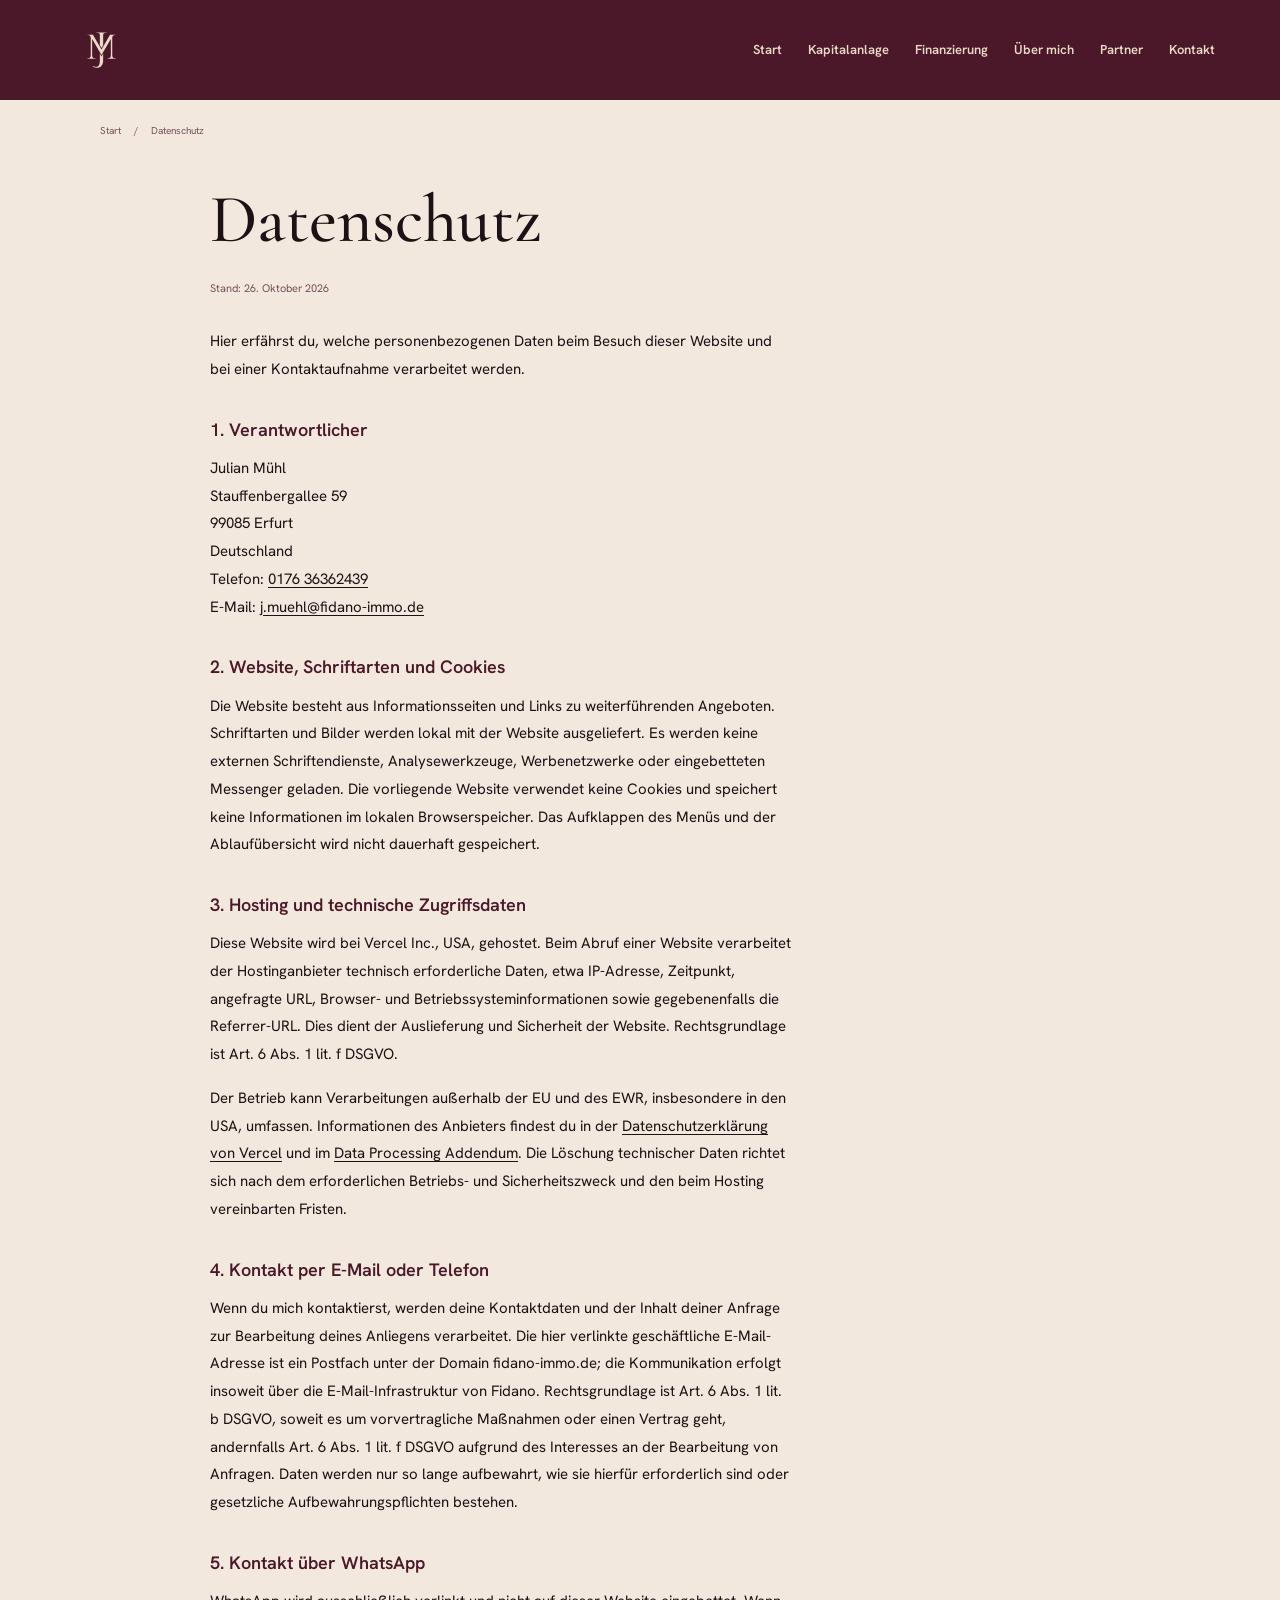
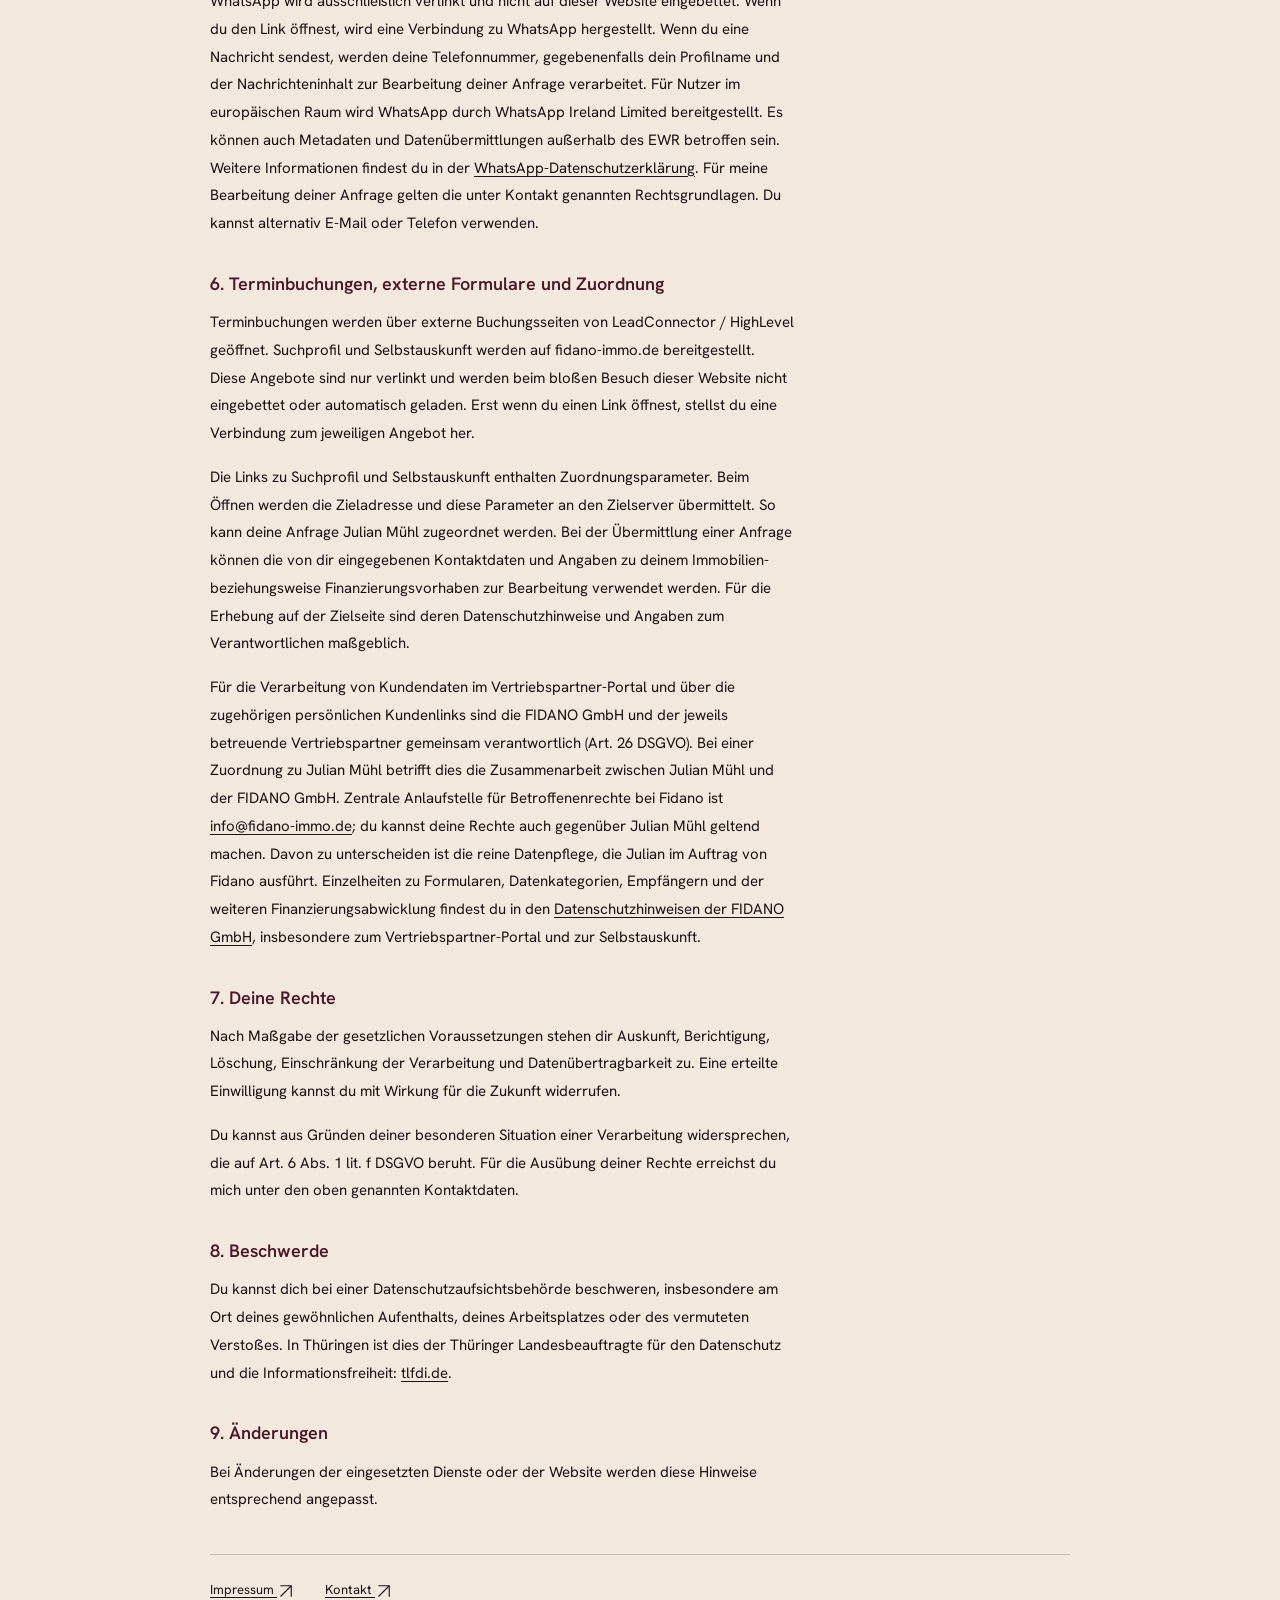
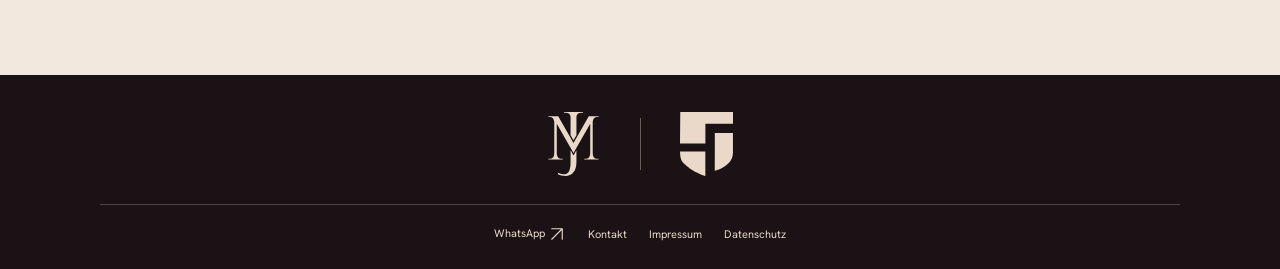
==== datenschutz/index.html @ 1a38a7c9 "Zusätzliche Lichtpunkte nur in Ablaufrichtung bewegen" ====
<!doctype html><html lang="de"><head><meta charset="utf-8"><meta name="viewport" content="width=device-width,initial-scale=1"><meta name="theme-color" content="#EAD9C9"><title>Datenschutz · Julian Mühl</title><link rel="icon" href="/favicon.png" type="image/png" sizes="96x96"><link rel="icon" href="/favicon.svg" type="image/svg+xml" sizes="any"><link rel="apple-touch-icon" href="/assets/icons/apple-touch-icon.png" sizes="180x180"><link rel="stylesheet" href="/styles.css?v=9e"><script src="/script.js?v=9e" defer></script></head><body class="inner-page legal-page"><a class="skip" href="#inhalt">Zum Inhalt</a><header class="header wrap"><a class="brand" href="/" aria-label="Julian Mühl – Start"><span class="header-emblem" aria-hidden="true"><img src="/assets/jm-light.svg" width="47" height="59" alt=""><i class="brand-glint"></i></span></a><nav aria-label="Hauptnavigation"><button class="menu-toggle" aria-label="Menü öffnen" aria-expanded="false" aria-controls="menu"><span class="menu-lines" aria-hidden="true"><i></i><i></i></span></button><div id="menu" class="menu"><a href="/" class="nav-link">Start</a><a href="/kapitalanlage/" class="nav-link">Kapitalanlage</a><a href="/finanzierung/" class="nav-link">Finanzierung</a><a href="/ueber-mich/" class="nav-link">Über mich</a><a href="/partner/" class="nav-link">Partner</a><a href="/kontakt/" class="nav-link">Kontakt</a></div></nav></header><main id="inhalt"><nav class="breadcrumbs wrap" aria-label="Brotkrumennavigation"><a href="/">Start</a><span aria-hidden="true">/</span><span aria-current="page">Datenschutz</span></nav><section class="legal-content wrap"><h1>Datenschutz</h1><p class="legal-date">Stand: 26. Oktober 2026</p><p>Hier erfährst du, welche personenbezogenen Daten beim Besuch dieser Website und bei einer Kontaktaufnahme verarbeitet werden.</p><h2>1. Verantwortlicher</h2><address>Julian Mühl<br>Stauffenbergallee 59<br>99085 Erfurt<br>Deutschland<br>Telefon: <a href="tel:+4917636362439">0176 36362439</a><br>E-Mail: <a href="mailto:j.muehl@fidano-immo.de">j.muehl@fidano-immo.de</a></address><h2>2. Website, Schriftarten und Cookies</h2><p>Die Website besteht aus Informationsseiten und Links zu weiterführenden Angeboten. Schriftarten und Bilder werden lokal mit der Website ausgeliefert. Es werden keine externen Schriftendienste, Analysewerkzeuge, Werbenetzwerke oder eingebetteten Messenger geladen. Die vorliegende Website verwendet keine Cookies und speichert keine Informationen im lokalen Browserspeicher. Das Aufklappen des Menüs und der Ablaufübersicht wird nicht dauerhaft gespeichert.</p><h2>3. Hosting und technische Zugriffsdaten</h2><p>Diese Website wird bei Vercel Inc., USA, gehostet. Beim Abruf einer Website verarbeitet der Hostinganbieter technisch erforderliche Daten, etwa IP-Adresse, Zeitpunkt, angefragte URL, Browser- und Betriebssysteminformationen sowie gegebenenfalls die Referrer-URL. Dies dient der Auslieferung und Sicherheit der Website. Rechtsgrundlage ist Art. 6 Abs. 1 lit. f DSGVO.</p><p>Der Betrieb kann Verarbeitungen außerhalb der EU und des EWR, insbesondere in den USA, umfassen. Informationen des Anbieters findest du in der <a href="https://vercel.com/legal/privacy-notice" target="_blank" rel="noopener noreferrer">Datenschutzerklärung von Vercel</a> und im <a href="https://vercel.com/legal/dpa" target="_blank" rel="noopener noreferrer">Data Processing Addendum</a>. Die Löschung technischer Daten richtet sich nach dem erforderlichen Betriebs- und Sicherheitszweck und den beim Hosting vereinbarten Fristen.</p><h2>4. Kontakt per E-Mail oder Telefon</h2><p>Wenn du mich kontaktierst, werden deine Kontaktdaten und der Inhalt deiner Anfrage zur Bearbeitung deines Anliegens verarbeitet. Die hier verlinkte geschäftliche E-Mail-Adresse ist ein Postfach unter der Domain fidano-immo.de; die Kommunikation erfolgt insoweit über die E-Mail-Infrastruktur von Fidano. Rechtsgrundlage ist Art. 6 Abs. 1 lit. b DSGVO, soweit es um vorvertragliche Maßnahmen oder einen Vertrag geht, andernfalls Art. 6 Abs. 1 lit. f DSGVO aufgrund des Interesses an der Bearbeitung von Anfragen. Daten werden nur so lange aufbewahrt, wie sie hierfür erforderlich sind oder gesetzliche Aufbewahrungspflichten bestehen.</p><h2>5. Kontakt über WhatsApp</h2><p>WhatsApp wird ausschließlich verlinkt und nicht auf dieser Website eingebettet. Wenn du den Link öffnest, wird eine Verbindung zu WhatsApp hergestellt. Wenn du eine Nachricht sendest, werden deine Telefonnummer, gegebenenfalls dein Profilname und der Nachrichteninhalt zur Bearbeitung deiner Anfrage verarbeitet. Für Nutzer im europäischen Raum wird WhatsApp durch WhatsApp Ireland Limited bereitgestellt. Es können auch Metadaten und Datenübermittlungen außerhalb des EWR betroffen sein. Weitere Informationen findest du in der <a href="https://www.whatsapp.com/legal/privacy-policy-eea" target="_blank" rel="noopener noreferrer">WhatsApp-Datenschutzerklärung</a>. Für meine Bearbeitung deiner Anfrage gelten die unter Kontakt genannten Rechtsgrundlagen. Du kannst alternativ E-Mail oder Telefon verwenden.</p><h2>6. Terminbuchungen, externe Formulare und Zuordnung</h2><p>Terminbuchungen werden über externe Buchungsseiten von LeadConnector / HighLevel geöffnet. Suchprofil und Selbstauskunft werden auf fidano-immo.de bereitgestellt. Diese Angebote sind nur verlinkt und werden beim bloßen Besuch dieser Website nicht eingebettet oder automatisch geladen. Erst wenn du einen Link öffnest, stellst du eine Verbindung zum jeweiligen Angebot her.</p><p>Die Links zu Suchprofil und Selbstauskunft enthalten Zuordnungsparameter. Beim Öffnen werden die Zieladresse und diese Parameter an den Zielserver übermittelt. So kann deine Anfrage Julian Mühl zugeordnet werden. Bei der Übermittlung einer Anfrage können die von dir eingegebenen Kontaktdaten und Angaben zu deinem Immobilien- beziehungsweise Finanzierungsvorhaben zur Bearbeitung verwendet werden. Für die Erhebung auf der Zielseite sind deren Datenschutzhinweise und Angaben zum Verantwortlichen maßgeblich.</p><p>Für die Verarbeitung von Kundendaten im Vertriebspartner-Portal und über die zugehörigen persönlichen Kundenlinks sind die FIDANO GmbH und der jeweils betreuende Vertriebspartner gemeinsam verantwortlich (Art. 26 DSGVO). Bei einer Zuordnung zu Julian Mühl betrifft dies die Zusammenarbeit zwischen Julian Mühl und der FIDANO GmbH. Zentrale Anlaufstelle für Betroffenenrechte bei Fidano ist <a href="mailto:info@fidano-immo.de">info@fidano-immo.de</a>; du kannst deine Rechte auch gegenüber Julian Mühl geltend machen. Davon zu unterscheiden ist die reine Datenpflege, die Julian im Auftrag von Fidano ausführt. Einzelheiten zu Formularen, Datenkategorien, Empfängern und der weiteren Finanzierungsabwicklung findest du in den <a href="https://fidano-immo.de/datenschutz/" target="_blank" rel="noopener noreferrer">Datenschutzhinweisen der FIDANO GmbH</a>, insbesondere zum Vertriebspartner-Portal und zur Selbstauskunft.</p><h2>7. Deine Rechte</h2><p>Nach Maßgabe der gesetzlichen Voraussetzungen stehen dir Auskunft, Berichtigung, Löschung, Einschränkung der Verarbeitung und Datenübertragbarkeit zu. Eine erteilte Einwilligung kannst du mit Wirkung für die Zukunft widerrufen.</p><p>Du kannst aus Gründen deiner besonderen Situation einer Verarbeitung widersprechen, die auf Art. 6 Abs. 1 lit. f DSGVO beruht. Für die Ausübung deiner Rechte erreichst du mich unter den oben genannten Kontaktdaten.</p><h2>8. Beschwerde</h2><p>Du kannst dich bei einer Datenschutzaufsichtsbehörde beschweren, insbesondere am Ort deines gewöhnlichen Aufenthalts, deines Arbeitsplatzes oder des vermuteten Verstoßes. In Thüringen ist dies der Thüringer Landesbeauftragte für den Datenschutz und die Informationsfreiheit: <a href="https://www.tlfdi.de/" target="_blank" rel="noopener noreferrer">tlfdi.de</a>.</p><h2>9. Änderungen</h2><p>Bei Änderungen der eingesetzten Dienste oder der Website werden diese Hinweise entsprechend angepasst.</p><div class="legal-bottom"><a href="/impressum/">Impressum <svg class="ui-icon" viewBox="0 0 24 24" width="18" height="18" fill="none" stroke="currentColor" stroke-width="1.5" stroke-linecap="round" stroke-linejoin="round" aria-hidden="true" focusable="false"><path d="M5 19 19 5M5 5h14v14"/></svg></a><a href="/kontakt/">Kontakt <svg class="ui-icon" viewBox="0 0 24 24" width="18" height="18" fill="none" stroke="currentColor" stroke-width="1.5" stroke-linecap="round" stroke-linejoin="round" aria-hidden="true" focusable="false"><path d="M5 19 19 5M5 5h14v14"/></svg></a></div></section></main><footer class="footer wrap footer-symbol-pair"><div class="footer-brands"><a class="brand" href="/" aria-label="Julian Mühl – Start"><img src="/assets/jm-footer.svg" width="50" height="64" alt="JM"></a><a class="footer-fidano" href="https://fidano-immo.de/" target="_blank" rel="noopener noreferrer" aria-label="Fidano-Website öffnen"><img src="/assets/fidano-symbol.svg" width="54" height="64" alt="Fidano"></a></div><div class="footer-links"><a href="https://wa.me/4917636362439?text=Hallo%20Julian%2C%20ich%20habe%20deine%20Seite%20gesehen%20und%20bin%20interessiert.%20Wann%20hast%20du%20kurz%20Zeit%20f%C3%BCr%20ein%20Gespr%C3%A4ch%3F" target="_blank" rel="noopener noreferrer">WhatsApp <svg class="ui-icon" viewBox="0 0 24 24" width="18" height="18" fill="none" stroke="currentColor" stroke-width="1.5" stroke-linecap="round" stroke-linejoin="round" aria-hidden="true" focusable="false"><path d="M5 19 19 5M5 5h14v14"/></svg></a><a href="/kontakt/">Kontakt</a><a href="/impressum/">Impressum</a><a href="/datenschutz/">Datenschutz</a></div></footer></body></html>
---- styles.css ----
@font-face{font-family:PersonalSerif;src:url(assets/heading.ttf);font-weight:500;font-display:swap}@font-face{font-family:PersonalSans;src:url(assets/body.ttf);font-weight:400;font-display:swap}@font-face{font-family:PersonalSans;src:url(assets/body-medium.ttf);font-weight:600;font-display:swap}
:root{--cashmere:#ead9c9;--wine:#4a1828;--ink:#1a1214;--blue:#bfd6ea;--gold:#c7a35e;--paper:#f3e9df;--rule:rgba(74,24,40,.22)}*{box-sizing:border-box}html{scroll-behavior:smooth;scroll-padding-top:30px}body{margin:0;background:var(--cashmere);color:var(--wine);font:16px/1.5 PersonalSans,Arial,sans-serif;-webkit-font-smoothing:antialiased}a{color:inherit;text-decoration:none}button{font:inherit}img{display:block;max-width:100%;height:auto}h1,h2,h3,p{margin:0}h1,h2{font-family:PersonalSerif,Georgia,serif;font-weight:500;line-height:.97}h2{font-size:clamp(48px,5.8vw,80px);letter-spacing:-.035em}h3{font-weight:400}.wrap{width:min(1240px,calc(100% - 112px));margin-inline:auto}.draft{padding:9px 56px;display:flex;justify-content:space-between;gap:10px;background:var(--wine);color:var(--cashmere);font-size:10px;letter-spacing:.12em}.draft span:last-child{letter-spacing:.04em;opacity:.8}.header{min-height:122px;display:flex;justify-content:space-between;align-items:center;border-bottom:1px solid var(--rule)}.brand{display:flex;align-items:center;gap:20px;flex-shrink:0}.brand img{width:47px;height:59px;object-fit:contain}.brand span{font:500 29px PersonalSerif,Georgia,serif}.menu{display:flex;gap:33px;align-items:center;font-size:14px}.menu a{padding-block:13px}.menu a:hover,.text-link:hover,.footer a:hover{color:#7c3447}.menu .nav-contact{border-bottom:1px solid var(--wine);margin-left:10px}.nav-contact span{padding-left:18px}.menu-toggle{display:none}.hero{display:grid;grid-template-columns:1fr 1fr;gap:6%;align-items:center;padding-block:76px 65px}.eyebrow{text-transform:uppercase;letter-spacing:.15em;font-size:11px;font-weight:600;display:flex;align-items:center;gap:14px}.eyebrow i{width:27px;height:2px;background:var(--gold);flex-shrink:0}.hero h1{font-size:clamp(100px,11.7vw,168px);letter-spacing:-.05em;line-height:.83;margin:36px 0 28px}.hero h1 em{font-style:normal}.hero-services{font-size:18px;line-height:1.6}.button{display:inline-flex;gap:48px;justify-content:space-between;align-items:center;min-height:54px;padding:15px 25px;background:var(--wine);color:var(--cashmere);font-size:14px;transition:transform .2s,box-shadow .2s}.hero .button{margin-top:30px}.button:hover{transform:translateY(-2px);box-shadow:0 0 0 2px var(--blue)}.hero-down{display:flex;justify-content:space-between;max-width:220px;margin-top:34px;font-size:12px}.hero-visual{padding-top:18px;position:relative}.photo-frame{position:relative;aspect-ratio:4/4.65;background:#cbbbaa}.photo-frame:before{content:'';position:absolute;inset:-16px 18px 16px -16px;border:1px solid var(--gold);z-index:-1}.photo-frame img{width:100%;height:100%;object-fit:cover;object-position:53% 45%}.photo-caption{display:flex;justify-content:space-between;font-size:9px;letter-spacing:.11em;padding-top:17px;gap:10px}.ribbon{background:var(--wine);color:var(--cashmere);padding:25px 0}.ribbon .wrap{display:flex;align-items:center;justify-content:space-around;font:500 clamp(21px,2.7vw,37px) PersonalSerif}.ribbon i{width:5px;height:5px;transform:rotate(45deg);background:var(--gold)}.section{padding-block:110px}.section-head{margin-bottom:50px}.section-head h2{margin-top:23px}.section-caption{margin-top:24px;font-size:16px}.service-list article{display:grid;grid-template-columns:58px 1.1fr 1fr 20px;gap:22px;align-items:center;padding:30px 0;border-top:1px solid var(--rule)}.service-list article:last-child{border-bottom:1px solid var(--rule)}.index{font-size:12px;color:#77515a}.service-list h3{font:500 31px PersonalSerif;letter-spacing:-.02em}.service-list p{font-size:13px;line-height:1.75}.service-arrow{font-size:22px}.process{background:var(--wine);color:var(--cashmere)}.process-heading{display:flex;justify-content:space-between;gap:30px;align-items:end}.process-heading h2{margin-top:25px}.process-heading>p{font-size:14px;line-height:1.8;opacity:.8}.steps{list-style:none;display:grid;grid-template-columns:repeat(4,1fr);margin:65px 0 0;padding:0}.steps li{position:relative;border-top:1px solid #936b64;padding:30px 22px 0 0}.steps li:before{content:'';width:7px;height:7px;background:var(--gold);position:absolute;top:-4px;left:0;border-radius:50%}.steps li>span{color:var(--gold);font-size:13px}.steps h3{font:500 29px PersonalSerif;margin:23px 0 12px}.steps p{font-size:12px;opacity:.8;max-width:195px}.about{display:grid;grid-template-columns:.9fr 1.1fr;align-items:center;gap:10%}.about-mark{height:470px;background:var(--paper);display:flex;align-items:center;justify-content:center;flex-direction:column;gap:32px;position:relative}.about-mark img{width:180px;height:230px;object-fit:contain}.about-mark:after{content:'';width:70px;height:1px;background:var(--gold);position:absolute;bottom:76px}.about-mark>span{font-size:10px;letter-spacing:.3em;margin-bottom:30px}.about h2{margin-top:24px}.about-role{margin-top:25px;font-size:14px;max-width:330px}.about-facts{display:grid;grid-template-columns:1fr 1fr;gap:25px;margin-top:40px;border-top:1px solid var(--rule);padding-top:22px}.about-facts span{font-size:10px;text-transform:uppercase;letter-spacing:.12em}.about-facts h3{font:500 24px PersonalSerif;margin:14px 0 10px}.about-facts p{font-size:12px;line-height:1.7}.fidano-section{background:var(--paper);border-block:1px solid var(--rule)}.fidano-inner{display:flex;align-items:center;justify-content:space-between;gap:65px;padding-block:58px}.fidano-inner h2{font-size:48px;margin:21px 0 18px}.fidano-inner p:not(.eyebrow){font-size:14px}.fidano-logo{width:245px;flex-shrink:0}.fidano-logo img{width:100%;height:90px;object-fit:contain;mix-blend-mode:multiply}.fidano-logo>span{display:flex;justify-content:space-between;border-top:1px solid var(--rule);padding-top:16px;margin-top:12px;font-size:12px}.partner-grid{display:grid;grid-template-columns:1fr 1fr}.partner-grid article{border-top:1px solid var(--rule);padding:35px 45px 10px 0}.partner-grid article+article{border-left:1px solid var(--rule);padding-left:55px}.partner-grid h3{font:500 clamp(34px,4vw,51px)/1.1 PersonalSerif;margin:30px 0}.text-link{display:inline-flex;justify-content:space-between;gap:55px;border-bottom:1px solid currentColor;padding-block:12px;font-size:13px}.contact{background:var(--ink);color:var(--cashmere)}.contact-top{display:flex;justify-content:space-between;align-items:center;gap:40px}.contact-top h2{margin-top:25px;font-size:clamp(62px,7.5vw,100px)}.contact-actions{display:flex;flex-direction:column;align-items:stretch;min-width:270px}.button.light{background:var(--cashmere);color:var(--wine)}.contact .text-link:hover{color:var(--blue)}.contact .text-link{margin-top:15px}.booking-note{font-size:11px;opacity:.55;margin-top:18px}.tools{display:grid;grid-template-columns:1fr 1fr 1fr;align-items:center;gap:45px;margin-top:70px;border-top:1px solid #6b5859;padding-top:28px;font-size:12px}.tools>p{opacity:.65}.tools a{display:flex;justify-content:space-between;gap:15px;padding-block:12px}.tools a:hover{color:var(--blue)}.footer{display:flex;align-items:center;justify-content:space-between;gap:30px;padding-block:35px}.footer .brand img{width:32px;height:40px}.footer .brand span{font-size:24px}.footer>span{font-size:11px;opacity:.65}.footer>div{display:flex;gap:22px;font-size:11px}.skip{position:fixed;top:-100px;left:20px;background:var(--ink);color:white;padding:15px;z-index:100}.skip:focus{top:10px}:focus-visible{outline:2px solid #8a5d20;outline-offset:5px}.process :focus-visible,.contact :focus-visible{outline-color:var(--blue)}
@media(min-width:1500px){.hero{padding-block:90px}.hero-visual{max-width:560px}}@media(max-width:1000px){.wrap{width:calc(100% - 64px)}.draft{padding-inline:32px}.menu{gap:18px}.brand span{font-size:25px}.hero{gap:7%;padding-block:60px}.hero h1{font-size:120px}.service-list article{grid-template-columns:30px 1fr 1fr 15px;gap:14px}.service-list h3{font-size:26px}.steps h3{font-size:25px}.about{gap:7%}.about-mark{height:400px}.about-facts{gap:18px}.footer>span{display:none}.tools{gap:25px}.fidano-inner{gap:30px}}
@media(max-width:740px){.wrap{width:calc(100% - 40px)}.draft{padding:8px 20px;flex-direction:column;gap:2px;font-size:8px}.draft span:last-child{font-size:9px}.header{min-height:90px;position:relative;z-index:5}.brand{gap:13px}.brand img{width:34px;height:44px}.brand span{font-size:26px}.menu-toggle{display:flex;align-items:center;gap:14px;background:none;border:1px solid var(--rule);padding:10px 15px;color:var(--wine);font-size:12px}.menu-toggle span{font-size:18px;line-height:1}.menu{display:none;position:absolute;top:89px;right:0;left:0;background:var(--paper);padding:16px 22px;box-shadow:0 12px 20px #1a12141a;flex-direction:column;align-items:stretch;gap:0}.menu.open{display:flex}.menu a{border-bottom:1px solid var(--rule)}.menu .nav-contact{margin:0}.hero{grid-template-columns:1fr;gap:43px;padding-block:42px 35px}.hero h1{font-size:112px;margin:30px 0 23px}.hero-services{font-size:16px}.eyebrow{font-size:9px;letter-spacing:.12em;gap:10px}.hero .button{margin-top:24px}.hero-down{display:none}.hero-visual{padding:0 0 0 9px}.photo-frame{aspect-ratio:1.12}.photo-frame img{object-position:50% 43%}.photo-frame:before{inset:-9px 12px 9px -9px}.photo-caption{font-size:7px;letter-spacing:.09em;padding-top:12px}.ribbon{padding-block:20px}.ribbon .wrap{justify-content:space-between;font-size:23px}.ribbon i{width:3px;height:3px}.section{padding-block:65px}h2{font-size:52px}.section-head{margin-bottom:33px}.section-head h2{margin-top:19px}.section-caption{font-size:14px;margin-top:20px}.service-list article{grid-template-columns:23px 1fr 18px;gap:12px;padding-block:25px}.service-list h3{font-size:28px}.service-list p{grid-column:2;grid-row:2;font-size:12px}.service-arrow{grid-column:3;grid-row:1}.index{font-size:10px}.process-heading{display:block}.process-heading>p{margin-top:24px;font-size:13px}.steps{grid-template-columns:1fr;margin-top:38px}.steps li{padding:0 0 28px 38px;border-top:0;border-left:1px solid #936b64;display:grid;grid-template-columns:25px 1fr;column-gap:12px}.steps li:before{top:6px;left:-4px}.steps li>span{font-size:11px;margin-top:3px}.steps h3{margin:0 0 7px;font-size:29px}.steps p{grid-column:2;max-width:none}.steps li:last-child{padding-bottom:0}.about{grid-template-columns:1fr;gap:35px}.about-mark{height:210px}.about-mark img{width:100px;height:120px}.about-mark>span{display:none}.about-mark:after{bottom:28px;width:40px}.about h2 br{display:none}.about h2{font-size:51px}.about-role{font-size:13px;max-width:none}.about-facts{gap:20px;margin-top:30px}.about-facts h3{font-size:22px;overflow-wrap:anywhere}.about-facts p{font-size:12px}.fidano-inner{flex-direction:column;align-items:start;gap:30px;padding-block:45px}.fidano-inner h2{font-size:40px}.fidano-logo{width:195px}.fidano-logo img{height:65px}.partner-grid{grid-template-columns:1fr}.partner-grid article{padding:28px 0 35px}.partner-grid article+article{border-left:0;padding:28px 0 0}.partner-grid h3{font-size:43px;margin-block:23px}.contact-top{display:block}.contact-top h2{font-size:65px}.contact-actions{margin-top:32px;align-items:start;min-width:0}.contact-actions .button,.contact-actions .text-link{min-width:255px}.tools{grid-template-columns:1fr;gap:7px;margin-top:40px;padding-top:23px}.tools p{margin-bottom:8px}.tools a{padding-block:15px;border-bottom:1px solid #6b5859}.footer{flex-direction:column;align-items:start;gap:25px;padding-block:30px}.footer>div{flex-wrap:wrap;gap:25px}.footer .brand span{font-size:25px}}
@media(prefers-reduced-motion:reduce){html{scroll-behavior:auto}*,*:before,*:after{transition:none!important;animation:none!important}}

/* Entwurf 02: Orientierung am gesicherten Claude-Artefakt Gehversuch 1.0.
   Sachliche Platzhalter statt der nicht freigegebenen alten Werbeaussagen. */
:root{--paper:#f2e8de}body{color:var(--ink);background:var(--paper)}.wrap{width:min(1080px,calc(100% - 100px))}.draft{position:relative;z-index:10;background:var(--ink)}.header{position:absolute;z-index:8;left:0;right:0;min-height:100px;border:0;color:var(--wine)}.brand span{font-size:28px}.header .brand img{width:48px;height:60px}.header .brand{gap:23px}.menu-toggle{display:flex;width:46px;height:46px;border:1px solid currentColor;border-radius:50%;background:transparent;color:var(--wine);align-items:center;justify-content:center;padding:0;cursor:pointer}.menu-lines{display:flex;flex-direction:column;gap:5px}.menu-lines i{height:1px;width:17px;background:currentColor}.menu-toggle[aria-expanded="true"] .menu-lines i:first-child{transform:translateY(3px) rotate(45deg)}.menu-toggle[aria-expanded="true"] .menu-lines i:last-child{transform:translateY(-3px) rotate(-45deg)}.menu{display:none;position:absolute;right:0;left:auto;top:85px;width:265px;background:var(--paper);border:1px solid var(--rule);padding:12px;box-shadow:0 18px 40px #2a070c22;gap:0;flex-direction:column;align-items:stretch}.menu.open{display:flex}.menu a{padding:12px 15px;border-bottom:1px solid var(--rule);font-size:14px}.menu .nav-contact{margin:10px 0 0;background:var(--wine);color:var(--cashmere);border:0}.hero{position:relative;isolation:isolate;display:flex;align-items:center;width:100%;max-width:none;margin:0;min-height:650px;padding:155px max(50px,calc((100vw - 1080px)/2)) 80px;background:linear-gradient(150deg,#f4eae1,var(--cashmere))}.hero-copy{position:relative;z-index:2;width:52%;max-width:560px}.hero h1{font-size:clamp(49px,5.2vw,74px);letter-spacing:-.02em;line-height:1.02;margin:23px 0 22px;max-width:14ch;color:var(--ink)}.hero-services{font-size:17px;color:#5e4e49;line-height:1.7}.hero .eyebrow{font-size:11px;color:var(--wine)}.hero .button{margin-top:27px;gap:32px}.hero-down{display:inline-flex;border:1px solid var(--wine);padding:14px 20px;min-height:54px;margin:15px 0 0 10px;max-width:none;gap:20px;align-items:center;font-size:13px;color:var(--wine)}.hero-visual{position:absolute;z-index:-1;right:0;top:0;bottom:0;width:65%;padding:0;overflow:hidden;mask-image:linear-gradient(90deg,transparent 0%,#000 40%);-webkit-mask-image:linear-gradient(90deg,transparent 0%,#000 40%)}.photo-frame{height:100%;aspect-ratio:auto;background:none}.photo-frame:before{display:none}.photo-frame img{width:100%;height:100%;object-fit:cover;object-position:60% 38%}.photo-caption{display:none}.hero:after{content:'';position:absolute;inset:0;z-index:0;pointer-events:none;background:linear-gradient(90deg,#f1e5da 0%,#f1e5da 33%,#f1e5da00 70%)}.button{border-radius:2px;box-shadow:none}.pillars{background:var(--wine);color:var(--cashmere);padding-block:48px}.pillars-grid{display:grid;grid-template-columns:repeat(3,minmax(0,1fr));gap:45px}.pillars h2{font-size:29px;letter-spacing:0;line-height:1.15;margin-bottom:13px}.pillars p{font-size:14px;line-height:1.7;opacity:.85;max-width:290px}.monogram-divider{display:flex;justify-content:center;align-items:center;gap:22px;padding:24px max(50px,calc((100vw - 1080px)/2));}.monogram-divider i{height:1px;flex:1;opacity:.5}.monogram-divider img{object-fit:contain;width:25px;height:32px}.wine-divider{background:var(--wine);color:var(--gold)}.wine-divider i{background:var(--gold)}.section{padding-block:72px}.process .section{padding-block:35px 75px}.process-heading{display:block}.process-heading>p{display:none}.process-heading h2{font-size:43px;letter-spacing:-.01em;margin-top:15px}.process-heading .eyebrow{color:var(--gold)}.steps{margin-top:35px;gap:24px}.steps li{border-top:1px solid #bfd6ea70;padding:20px 0 0}.steps li:before{display:none}.steps li>span{display:inline-flex;width:34px;height:34px;border-radius:50%;align-items:center;justify-content:center;background:var(--gold);color:#2a070c;font:500 18px PersonalSerif}.steps h3{font-size:24px;margin:15px 0 11px}.steps p{font-size:13px;line-height:1.6;opacity:.8}.about{background:var(--paper);grid-template-columns:.8fr 1.2fr;gap:65px}.about-mark{height:360px;overflow:hidden;background:var(--cashmere)}.about-mark img{width:100%;height:100%;object-fit:cover;object-position:center 30%}.about-mark:after{display:none}.about h2{font-size:48px;letter-spacing:-.015em;margin-top:18px}.about-role{font-size:15px;line-height:1.7}.about-facts{margin-top:28px}.about-facts h3{color:var(--wine)}.fidano-section{background:var(--cashmere)}.fidano-inner{padding-block:45px}.fidano-inner h2{font-size:40px}.section-head h2{font-size:46px}.partner-grid h3{font-size:36px}.partner-grid article{padding-top:25px}.partner-grid .eyebrow{font-size:10px}.contact{background:var(--wine)}.contact-top{flex-direction:column;text-align:center;gap:30px}.contact-top h2{font-size:52px;line-height:1.05;letter-spacing:-.02em}.contact-top h2 br{display:none}.contact-top .eyebrow{justify-content:center}.contact-actions{align-items:center;min-width:0}.contact-actions .text-link{font-size:12px}.booking-note{opacity:.75}.tools{border-color:#ead9c950}.footer-divider{background:var(--wine);color:var(--blue);padding-top:5px;padding-bottom:30px}.footer-divider i{background:var(--blue)}.footer{background:var(--ink);color:var(--cashmere);width:100%;padding:25px max(50px,calc((100vw - 1080px)/2));}.footer .brand img{content:url(assets/jm-light.svg)}.footer .brand span{font-size:22px}.footer>span{display:none}.footer>div{gap:22px;font-size:11px}.footer a:hover{color:var(--blue)}
@media(min-width:1400px){.header .brand{position:relative}.header .brand img{position:absolute;left:-82px}.header .brand span{font-size:28px}}
@media(max-width:1000px){.wrap{width:calc(100% - 70px)}.hero{padding-inline:35px;min-height:610px}.hero h1{font-size:61px}.hero-copy{width:56%}.hero-visual{width:65%}.hero-down{margin-left:0;margin-top:12px}.hero .button{margin-right:10px}.pillars-grid{gap:30px}.about{gap:35px}.about-mark{height:340px}.footer{width:100%;padding-inline:35px}.monogram-divider{padding-inline:35px}}
@media(max-width:740px){.wrap{width:calc(100% - 40px)}.draft{padding:8px 20px}.header{min-height:90px}.header .brand img{width:36px;height:45px}.header .brand{gap:14px}.header .brand span{font-size:25px}.menu-toggle{width:43px;height:43px}.menu{top:78px;width:min(275px,100%)}.hero{display:block;min-height:760px;padding:130px 20px 340px}.hero-copy{width:100%;max-width:500px}.hero h1{font-size:clamp(43px,11.8vw,63px);margin-block:22px}.hero-services{font-size:15px}.hero .eyebrow{font-size:10px}.hero .button{min-height:49px;padding:12px 19px;gap:25px;margin-top:22px;margin-right:7px}.hero-down{display:inline-flex;min-height:49px;padding:12px 15px;font-size:12px;margin-left:0;margin-top:12px;gap:16px}.hero-visual{top:auto;bottom:0;height:390px;width:100%;mask-image:linear-gradient(180deg,transparent 0%,#000 35%);-webkit-mask-image:linear-gradient(180deg,transparent 0%,#000 35%)}.photo-frame img{object-position:50% 33%}.hero:after{background:linear-gradient(180deg,#f1e5da 0%,#f1e5da 48%,#f1e5da00 77%)}.pillars{padding-block:35px}.pillars-grid{grid-template-columns:1fr;gap:27px}.pillars h2{font-size:28px;margin-bottom:8px}.pillars p{max-width:100%;font-size:13px}.monogram-divider{padding:12px 20px;gap:18px}.monogram-divider img{width:20px;height:26px}.section{padding-block:50px}.process .section{padding-block:28px 48px}.process-heading h2{font-size:39px}.steps{grid-template-columns:repeat(2,minmax(0,1fr));gap:27px 20px;margin-top:27px}.steps li{display:block;border-left:0;border-top:1px solid #bfd6ea70;padding:18px 0 0}.steps li>span{margin:0;font-size:17px}.steps h3{font-size:25px;margin:13px 0 8px}.steps p{font-size:12px;max-width:none}.about{grid-template-columns:1fr;gap:30px}.about-mark{height:330px;max-width:420px;width:100%}.about h2{font-size:43px}.about-role{max-width:none;font-size:14px}.about-facts{margin-top:24px}.about-facts h3{font-size:22px}.fidano-inner{padding-block:36px;gap:25px}.fidano-inner h2{font-size:36px}.section-head h2{font-size:43px}.partner-grid h3{font-size:36px}.contact-top h2{font-size:43px}.contact-top h2 br{display:none}.contact-top{gap:0}.contact-actions{margin-top:25px;align-items:center}.contact-actions .text-link{min-width:230px}.tools{margin-top:35px;text-align:left}.footer{width:100%;padding:25px 20px;gap:23px}.footer-divider{padding-bottom:25px}}
/* Entwurf 03 · eigenständige Seiten und sichtbare Hauptnavigation. */
.header nav{margin-left:auto}.header .menu{display:flex;position:static;width:auto;flex-direction:row;align-items:center;gap:23px;padding:0;background:none;border:0;box-shadow:none}.header .menu a{padding:12px 0;border:0;font-size:13px;position:relative;white-space:nowrap}.header .menu a.active:not(.nav-contact):after{content:'';height:1px;position:absolute;bottom:6px;left:0;right:0;background:var(--wine)}.header .menu .nav-contact{margin:0 0 0 5px;padding:11px 18px;background:var(--wine);color:var(--cashmere)}.header .menu-toggle{display:none}.header .menu .nav-contact:hover{color:var(--cashmere);box-shadow:0 0 0 2px var(--blue)}.home-page .hero{min-height:640px}.pillars a{display:block}.pillars h2{display:flex;justify-content:space-between;align-items:center;gap:15px}.pillars h2 span{font:400 17px PersonalSans;opacity:.6;transition:transform .2s}.pillars a:hover h2 span{transform:translate(3px,-3px);opacity:1}.home-page .fidano-inner{padding-block:34px}.home-page .fidano-inner h2{font-size:33px;margin-block:15px}.home-page .fidano-logo{width:205px}.inner-page .header{position:relative;min-height:112px;border-bottom:1px solid var(--rule)}.breadcrumbs{display:flex;gap:13px;padding-top:23px;font-size:10px;color:#77515a}.breadcrumbs a:hover{text-decoration:underline}.page-intro{padding-top:57px;padding-bottom:60px}.page-intro h1{font-size:clamp(52px,6vw,82px);letter-spacing:-.025em;margin:24px 0}.page-lead{max-width:590px;font-size:17px;color:#5e4e49;line-height:1.7}.detail-layout{display:grid;grid-template-columns:.85fr 1.15fr;gap:70px;padding-top:15px;padding-bottom:75px}.detail-aside>span{font-size:10px;letter-spacing:.1em;text-transform:uppercase;color:var(--wine)}.detail-aside h2{font-size:37px;line-height:1.1;margin-top:24px}.detail-items article{display:flex;gap:25px;padding:22px 0;border-top:1px solid var(--rule)}.detail-items article>span{font-size:11px;color:var(--wine);padding-top:5px}.detail-items h3{font:500 27px PersonalSerif;margin-bottom:10px}.detail-items p{font-size:14px;color:#5e4e49;line-height:1.7}.inner-page .process .section{padding-block:55px 60px}.form-entry{display:flex;justify-content:space-between;align-items:center;gap:30px}.form-entry h2{font-size:39px;margin-top:20px;line-height:1.05}.next-step{background:var(--cashmere);padding-block:45px}.next-step>.wrap{display:flex;align-items:center;justify-content:space-between;gap:30px}.next-step h2{font-size:38px;margin-top:17px}.finance-tools{background:var(--wine);color:var(--cashmere);padding-block:55px}.finance-tools>.wrap{display:flex;justify-content:space-between;align-items:center;gap:35px}.finance-tools h2{font-size:47px;margin-block:20px}.finance-tools p:not(.eyebrow){font-size:14px;opacity:.85}.inner-page .about{padding-block:55px 70px}.inner-page .about h1{font-size:55px;line-height:1.1;margin-top:20px}.inner-page .partners{padding-top:0}.inner-page .partners .section-head{display:none}.partner-detail{display:grid;grid-template-columns:.6fr 1.4fr;gap:50px;padding-block:20px 70px}.route-number{font:500 170px/.9 PersonalSerif;color:var(--wine);opacity:.17}.partner-detail h2{font-size:43px;line-height:1.08}.partner-detail p{font-size:15px;line-height:1.8;margin-block:25px;max-width:520px;color:#5e4e49}.partner-detail .text-link{display:flex;max-width:340px;margin-top:18px}.inner-page .contact .section{padding-block:55px}.inner-page .contact-top h2{display:none}.inner-page .contact-top{flex-direction:row;text-align:left;align-items:start;justify-content:space-between}.inner-page .contact-top .eyebrow{justify-content:start;margin-top:13px}.inner-page .contact-actions{align-items:stretch;margin-top:0}.inner-page .tools{margin-top:40px}.footer{flex-wrap:wrap}.footer .brand{min-width:185px}
@media(min-width:1400px){.header .brand img{left:0;position:static}.header .brand{position:static}.header .brand span{font-size:27px}}
@media(max-width:1000px){.header .menu{gap:16px}.header .brand span{font-size:24px}.header .brand{gap:14px}.header .menu a{font-size:12px}.header .menu .nav-contact{padding:10px 13px;margin-left:0}.detail-layout{gap:40px}.detail-aside h2{font-size:33px}}
@media(max-width:900px){.header .menu-toggle{display:flex}.header .menu{display:none;position:absolute;top:84px;right:0;width:275px;padding:12px;background:var(--paper);border:1px solid var(--rule);box-shadow:0 18px 40px #2a070c22;flex-direction:column;align-items:stretch;gap:0}.header .menu.open{display:flex}.header .menu a{padding:12px 15px;border-bottom:1px solid var(--rule);font-size:14px}.header .menu a.active:not(.nav-contact){background:var(--cashmere)}.header .menu a.active:not(.nav-contact):after{display:none}.header .menu .nav-contact{padding:12px 15px;margin-top:10px}.inner-page .header{min-height:98px}}
@media(max-width:740px){.home-page .hero{min-height:760px}.home-page .fidano-inner{padding-block:32px}.home-page .fidano-inner h2{font-size:33px}.page-intro{padding-top:40px;padding-bottom:40px}.page-intro h1{font-size:clamp(43px,11.8vw,63px);margin-block:23px}.page-lead{font-size:15px}.breadcrumbs{padding-top:20px;font-size:9px;gap:10px;flex-wrap:wrap}.detail-layout{grid-template-columns:1fr;gap:30px;padding-top:5px;padding-bottom:45px}.detail-aside h2{font-size:33px;margin-top:15px}.detail-items article{gap:18px}.detail-items h3{font-size:26px}.detail-items p{font-size:13px}.form-entry{display:block}.form-entry h2{font-size:35px}.form-entry .button{margin-top:28px}.next-step{padding-block:35px}.next-step>.wrap{display:block}.next-step h2{font-size:33px}.next-step .button{margin-top:25px}.finance-tools{padding-block:40px}.finance-tools>.wrap{display:block}.finance-tools h2{font-size:42px}.finance-tools .button{margin-top:26px}.inner-page .about{padding-block:35px 45px}.inner-page .about h1{font-size:45px}.partner-detail{grid-template-columns:1fr;gap:24px;padding-block:0 45px}.route-number{font-size:85px}.partner-detail h2{font-size:36px}.partner-detail p{font-size:14px}.inner-page .contact-top{display:block}.inner-page .contact-actions{margin-top:24px}.inner-page .contact .section{padding-block:35px}.inner-page .contact-actions .text-link{min-width:0}.inner-page .contact-actions .button{width:fit-content}.footer>div{gap:18px}}
/* Entwurf 04 · Navigation mit festem Kontrast, klare Seiten, fünf Schritte. */
body{--nav-bg:#4a1828}header.header.wrap{position:relative;top:auto;min-height:100px;width:100%;padding:0 max(35px,calc((100vw - 1150px)/2));border:0;background:var(--nav-bg);color:var(--cashmere)}header.header .brand{color:var(--cashmere)}header.header .brand img{content:url(assets/jm-light.svg)}header.header .menu{background:transparent}header.header .menu a{color:var(--cashmere);font-weight:600}header.header .menu a:hover{color:var(--blue)}header.header .menu a.active:not(.nav-contact):after{background:var(--blue);height:2px}header.header .menu .nav-contact{background:var(--cashmere);color:var(--wine)}header.header .menu .nav-contact:hover{color:var(--wine)}header.header .menu-toggle{color:var(--cashmere)}header.header .menu-lines i{background:var(--cashmere)}.home-page .hero{padding-top:80px;min-height:550px}.home-page .hero-copy{z-index:3}.home-routes{background:var(--wine);color:var(--cashmere);padding-block:34px}.home-routes>.wrap{display:grid;grid-template-columns:repeat(3,minmax(0,1fr));gap:35px}.home-routes a{color:var(--cashmere);display:block;padding:10px 0}.home-routes a+a{border-left:1px solid #ead9c940;padding-left:30px}.home-routes a>span{font-size:9px;text-transform:uppercase;letter-spacing:.12em;color:var(--cashmere);opacity:.8}.home-routes h2{font-size:31px;line-height:1.2;margin-block:14px 9px;display:flex;align-items:center;justify-content:space-between;gap:15px;color:var(--cashmere)}.home-routes h2 b{font:400 20px PersonalSans;color:var(--blue)}.home-routes p{font-size:12px;color:var(--cashmere);opacity:.85}.home-routes a:hover h2{color:var(--blue)}.quick-process{display:inline-block;position:relative;margin:12px 0 0 5px;vertical-align:bottom;text-align:left}.quick-process>summary{list-style:none;cursor:pointer;display:flex;align-items:center;gap:20px;min-height:54px;border:1px solid var(--wine);padding:14px 18px;font-size:13px;color:var(--wine)}.quick-process>summary::-webkit-details-marker{display:none}.quick-process>summary>span{font-size:18px;line-height:1}.quick-process[open]>summary>span{transform:rotate(45deg)}.quick-process-panel{position:absolute;top:calc(100% + 10px);left:0;width:350px;padding:20px;background:var(--paper);border:1px solid var(--rule);box-shadow:0 15px 35px #2a070c22;z-index:20}.quick-process-panel ol{list-style:none;margin:0;padding:0}.quick-process-panel li{display:flex;align-items:center;gap:13px;padding:11px 0;border-bottom:1px solid var(--rule);font-size:12px}.quick-process-panel li span{color:var(--wine);font-size:10px}.quick-process-panel li strong{font-weight:400}.quick-process-panel>a{display:block;color:var(--wine);font-size:11px;margin-top:18px;text-decoration:underline;text-underline-offset:4px}.process .steps{grid-template-columns:repeat(5,minmax(0,1fr));gap:20px}.process .steps h3{font-size:23px;line-height:1.15;min-height:52px}.process .steps p{font-size:12px}.network-strip{display:flex;justify-content:space-between;align-items:center;gap:45px;padding-block:35px}.network-logos{display:flex;align-items:center;gap:25px;flex-shrink:0}.network-person{display:flex;align-items:center;gap:14px;color:var(--wine)}.network-person img{width:34px;height:43px;object-fit:contain}.network-person span{font:500 25px PersonalSerif;white-space:nowrap}.network-line{height:45px;width:1px;background:var(--rule)}.network-fidano img{width:165px;height:60px;object-fit:contain;mix-blend-mode:multiply}.network-caption{font-size:12px;line-height:1.7;max-width:280px}.network-caption>a{display:inline-flex;align-items:center;gap:30px;color:var(--wine);border-bottom:1px solid var(--rule);margin-top:10px;padding-bottom:5px}.finance-highlight{display:flex;gap:45px;align-items:center;border-top:1px solid var(--rule);border-bottom:1px solid var(--rule);padding-block:30px;margin-bottom:65px}.finance-highlight>strong{font:500 115px/1 PersonalSerif;color:var(--wine)}.finance-highlight h2{font-size:34px;line-height:1.1}.finance-highlight p{max-width:610px;font-size:14px;line-height:1.8;margin-top:18px;color:#5e4e49}.finance-process{padding-bottom:65px}.finance-process>h2{font-size:43px;line-height:1.08;margin-top:22px}.finance-process ol{list-style:none;margin:35px 0 0;padding:0;display:grid;grid-template-columns:1fr 1fr;gap:25px 45px}.finance-process li{display:flex;gap:20px;border-top:1px solid var(--rule);padding-top:20px}.finance-process li>span{font-size:11px;color:var(--wine);margin-top:5px}.finance-process h3{font:500 28px/1.1 PersonalSerif}.finance-process li p{font-size:14px;line-height:1.7;margin-top:15px;color:#5e4e49}.contact-page .page-intro{padding-bottom:35px}.contact-page .page-intro h1{font-size:68px}.contact-direct{display:grid;grid-template-columns:repeat(3,minmax(0,1fr));gap:20px;padding-bottom:55px}.contact-method{display:flex;flex-direction:column;background:var(--cashmere);border:1px solid var(--rule);padding:25px 23px;color:var(--wine);transition:transform .2s}.contact-method:hover{transform:translateY(-3px);box-shadow:0 0 0 1px var(--wine)}.method-number{font-size:10px;display:flex;justify-content:space-between;opacity:.7}.method-number i{font-style:normal;font-size:19px}.contact-method h2{font-size:36px;margin:20px 0 15px}.contact-method p{font-size:13px;line-height:1.6;overflow-wrap:anywhere}.method-action{margin-top:25px;font-size:12px;border-top:1px solid var(--rule);padding-top:15px}.contact-resources{background:var(--wine);color:var(--cashmere);padding-block:38px}.contact-resources>.wrap{display:grid;grid-template-columns:1fr 1fr;gap:50px;align-items:center}.contact-resources h2{font-size:34px;line-height:1.1;margin-top:17px}.resource-links a{display:flex;justify-content:space-between;gap:20px;font-size:13px;padding:16px 0;border-bottom:1px solid #ead9c960;color:var(--cashmere)}.resource-links a:hover{color:var(--blue)}.legal-content{max-width:860px;padding-block:45px 75px;overflow-wrap:anywhere}.legal-content h1{font-size:clamp(42px,6vw,68px);line-height:1.1;margin-bottom:20px}.legal-content h2{font-family:PersonalSans;font-weight:600;font-size:18px;letter-spacing:0;line-height:1.4;margin:33px 0 13px;color:var(--wine)}.legal-content p,.legal-content address{font-size:15px;line-height:1.85;max-width:73ch;margin-bottom:16px;font-style:normal}.legal-content a{text-decoration:underline;text-underline-offset:3px}.legal-content .legal-date{font-size:11px;color:#77515a;margin-bottom:30px}.legal-bottom{display:flex;gap:30px;border-top:1px solid var(--rule);padding-top:25px;margin-top:40px;font-size:13px}
@media(max-width:1000px){.network-strip{gap:25px}.network-logos{gap:20px}.network-person span{font-size:23px}.network-fidano img{width:145px}.network-caption{font-size:11px}.quick-process{margin-left:0}.process .steps{grid-template-columns:repeat(3,minmax(0,1fr));gap:30px}.process .steps h3{min-height:0}.contact-method{padding:22px 18px}.contact-method p{font-size:12px}}
@media(max-width:900px){header.header .menu{position:absolute;right:35px;top:82px;background:var(--wine);border:1px solid #ead9c970;box-shadow:0 16px 40px #1a121440}header.header .menu a{border-color:#ead9c940}header.header .menu a.active:not(.nav-contact){background:#3c1220;color:var(--cashmere)}header.header .menu .nav-contact{background:var(--cashmere);color:var(--wine)}}
@media(max-width:740px){header.header.wrap{min-height:83px;padding-inline:20px}header.header .menu{right:20px;top:73px}.home-page .hero{padding-top:45px;min-height:680px;padding-bottom:330px}.home-page .hero-copy{width:100%}.home-page .hero h1{margin-top:22px}.home-routes{padding-block:20px}.home-routes>.wrap{grid-template-columns:1fr;gap:0}.home-routes a{padding:22px 0}.home-routes a+a{border-left:0;border-top:1px solid #ead9c940;padding-left:0}.home-routes h2{font-size:31px;margin-block:9px}.quick-process{margin-left:0;vertical-align:bottom}.quick-process>summary{min-height:49px;padding:12px 14px;gap:12px;font-size:12px}.quick-process-panel{width:min(330px,calc(100vw - 40px));left:auto;right:0}.process .steps{grid-template-columns:1fr;gap:25px}.process .steps li{display:grid;grid-template-columns:35px 1fr;gap:13px;align-items:start}.process .steps li>span{grid-row:1/3}.process .steps h3{font-size:26px;line-height:1.15;margin:3px 0 0}.process .steps p{grid-column:2;font-size:13px;max-width:none}.network-strip{display:block;padding-block:30px}.network-logos{gap:17px;justify-content:start;flex-wrap:wrap}.network-person{gap:10px}.network-person span{font-size:22px}.network-person img{width:27px;height:35px}.network-fidano img{width:130px;height:48px}.network-line{height:35px}.network-caption{margin-top:20px;font-size:12px;max-width:none}.network-caption>a{margin-top:8px}.finance-highlight{display:block;padding-block:25px;margin-bottom:40px}.finance-highlight>strong{font-size:92px}.finance-highlight h2{font-size:31px;margin-top:20px}.finance-highlight p{font-size:13px}.finance-process{padding-bottom:45px}.finance-process>h2{font-size:36px}.finance-process ol{grid-template-columns:1fr;gap:25px}.finance-process h3{font-size:27px}.finance-process li p{font-size:13px}.contact-page .page-intro{padding-bottom:25px}.contact-page .page-intro h1{font-size:50px}.contact-direct{grid-template-columns:1fr;gap:14px;padding-bottom:35px}.contact-method{padding:22px}.contact-method h2{font-size:34px;margin-block:12px}.contact-method p{font-size:14px}.method-action{margin-top:18px}.contact-resources{padding-block:30px}.contact-resources>.wrap{grid-template-columns:1fr;gap:24px}.contact-resources h2{font-size:32px}.legal-content{padding-block:35px 50px}.legal-content h1{font-size:44px}.legal-content h2{font-size:17px}.legal-content p,.legal-content address{font-size:14px}.legal-bottom{gap:20px;flex-wrap:wrap}}

/* Keep the compact native disclosure clear of the next section when expanded. */
.home-page .hero:has(.quick-process[open]){padding-bottom:320px}@media(max-width:740px){.home-page .hero:has(.quick-process[open]){padding-bottom:590px}}

/* Personal story: verified first-person draft, with MMA images to follow. */
.about-intro{font:500 27px/1.4 PersonalSerif;margin-top:25px;max-width:430px}.about-study{font-size:11px;color:#77515a;line-height:1.7;border-top:1px solid var(--rule);padding-top:20px;margin-top:28px}.personal-story{padding-bottom:65px}.personal-story article{display:grid;grid-template-columns:.65fr 1.35fr;gap:65px;border-top:1px solid var(--rule);padding-block:40px}.story-index{font-size:10px;text-transform:uppercase;letter-spacing:.11em;color:var(--wine);padding-top:7px}.personal-story h2{font-size:41px;line-height:1.06;letter-spacing:-.02em;margin-bottom:25px}.personal-story p{font-size:15px;line-height:1.85;color:#5e4e49;max-width:650px}.personal-story p+p{margin-top:17px}.mma-section{background:var(--blue);padding-block:50px}.mma-inner{display:grid;grid-template-columns:1fr 1fr;gap:65px;align-items:center}.mma-inner h2{font-size:44px;line-height:1.05;margin-top:20px}.mma-inner>p{font-size:15px;line-height:1.9;color:#403c40}.capital-questions{padding-block:60px}.capital-questions h2{font-size:39px;margin:23px 0 32px}.capital-questions details{border-top:1px solid var(--rule)}.capital-questions details:last-child{border-bottom:1px solid var(--rule)}.capital-questions summary{display:flex;justify-content:space-between;align-items:center;gap:20px;cursor:pointer;list-style:none;padding-block:22px;color:var(--wine);font-size:16px}.capital-questions summary::-webkit-details-marker{display:none}.capital-questions summary span{font-size:23px;font-weight:400}.capital-questions details[open] summary span{transform:rotate(45deg)}.capital-questions details>p{padding-bottom:25px;max-width:760px;font-size:14px;line-height:1.9;color:#5e4e49}@media(max-width:740px){.about-intro{font-size:25px;margin-top:20px}.personal-story{padding-bottom:35px}.personal-story article{grid-template-columns:1fr;gap:22px;padding-block:30px}.personal-story h2{font-size:35px;margin-bottom:20px}.personal-story p{font-size:14px}.mma-section{padding-block:35px}.mma-inner{grid-template-columns:1fr;gap:25px}.mma-inner h2{font-size:39px}.mma-inner>p{font-size:14px}.capital-questions{padding-block:40px}.capital-questions h2{font-size:34px}.capital-questions summary{font-size:15px}.capital-questions details>p{font-size:13px}}

.finance-scope{padding-block:55px}.finance-scope h2{font-size:48px;line-height:1.05;margin:23px 0}.finance-scope>p:not(.eyebrow){font-size:15px;line-height:1.85;max-width:720px;color:#5e4e49}@media(max-width:740px){.finance-scope{padding-block:40px}.finance-scope h2{font-size:39px}.finance-scope>p:not(.eyebrow){font-size:14px}}
/* Entwurf 05: Erstgespräche zuerst, Marken gemeinsam im Fuß, souveränere Inhalte. */
header.header nav{display:flex;align-items:center;gap:22px}header.header .menu{gap:20px}header.header .menu a{font-size:12px}.header-appointment{display:inline-flex;align-items:center;justify-content:center;gap:17px;background:var(--cashmere);color:var(--wine);padding:12px 17px;font-size:12px;font-weight:600;white-space:nowrap;border:1px solid transparent}.header-appointment:hover{border-color:var(--blue);box-shadow:0 0 0 1px var(--blue)}.appointment-panel{display:flex;justify-content:space-between;align-items:center;gap:35px;padding:28px 32px;background:var(--cashmere);border-left:3px solid var(--gold);margin-bottom:45px}.appointment-panel h2{font-size:35px;line-height:1.08;margin-top:14px}.appointment-panel p:not(.eyebrow){font-size:13px;line-height:1.75;margin-top:14px;max-width:560px}.appointment-panel .button{flex-shrink:0;gap:25px}.inner-page .page-intro{padding-bottom:35px}.inner-page .process .section{padding-block:45px 55px}.finance-highlight{margin-bottom:0}.finance-scope{padding-block:35px 50px}.finance-process{padding-top:5px}.about+.appointment-panel{margin-top:0;margin-bottom:15px}.contact-bookings{padding-bottom:35px}.contact-bookings h2{font-size:39px;margin-top:18px}.booking-options{display:grid;grid-template-columns:1fr 1fr;gap:20px;margin-top:25px}.booking-options>a{position:relative;background:var(--wine);color:var(--cashmere);padding:23px 47px 23px 24px}.booking-options>a>span{display:block;text-transform:uppercase;font-size:9px;letter-spacing:.15em;opacity:.8}.booking-options strong{display:block;font:500 28px/1.15 PersonalSerif;margin-top:13px}.booking-options b{position:absolute;top:24px;right:21px;font:400 21px PersonalSans;color:var(--blue)}.booking-options a:hover{box-shadow:0 0 0 2px var(--blue)}.contact-page .contact-direct{padding-top:5px}.footer-brands{display:flex!important;align-items:center;gap:28px!important}.footer-fidano{display:block;width:150px;height:58px;padding-left:25px;border-left:1px solid #ead9c960}.footer-fidano>span{display:block;width:125px;height:58px;background:var(--cashmere);mask:url(assets/fidano-negative.png) center/contain no-repeat;-webkit-mask:url(assets/fidano-negative.png) center/contain no-repeat}.footer>.footer-brands{flex-shrink:0}.footer>.footer-links{display:flex;align-items:center;gap:22px;font-size:11px}.footer .brand{min-width:0}.footer{gap:25px}.footer .brand span{font-size:23px}.footer{padding-block:23px}
@media(max-width:1100px){header.header .menu-toggle{display:flex}header.header .menu{display:none;position:absolute;top:82px;right:35px;width:275px;padding:12px;background:var(--wine);border:1px solid #ead9c970;box-shadow:0 16px 40px #1a121440;flex-direction:column;align-items:stretch;gap:0}header.header .menu.open{display:flex}header.header .menu a{font-size:14px;padding:12px 15px;border-bottom:1px solid #ead9c940}header.header .menu a.active:not(.nav-contact){background:#3c1220}.header-appointment{padding:12px 16px}header.header nav{gap:13px}.appointment-panel{gap:25px;padding-inline:25px}.appointment-panel h2{font-size:31px}.footer{flex-direction:column;align-items:stretch}.footer .footer-brands{justify-content:flex-start}.footer>.footer-links{justify-content:flex-start}}
@media(max-width:740px){header.header nav{gap:10px}.header-appointment{font-size:10px;gap:9px;padding:11px 12px}.header-appointment span{display:none}header.header .brand{gap:10px}header.header .brand span{font-size:22px}header.header .brand img{width:30px;height:38px}.header .menu-toggle{width:38px;height:38px}.appointment-panel{display:block;padding:24px 22px;margin-bottom:35px}.appointment-panel h2{font-size:30px}.appointment-panel .button{margin-top:23px;font-size:12px}.appointment-panel p:not(.eyebrow){font-size:13px}.contact-bookings h2{font-size:33px}.booking-options{grid-template-columns:1fr;gap:13px}.booking-options strong{font-size:29px}.contact-bookings{padding-bottom:25px}.footer-brands{gap:20px!important}.footer-fidano{width:130px;height:50px;padding-left:18px}.footer-fidano>span{width:112px;height:50px}.footer .brand span{font-size:23px}.footer>.footer-links{flex-wrap:wrap;gap:18px;font-size:11px}}

/* Native details within the five steps, usable without hover or JavaScript. */
.process-heading>p.process-hint{display:block;color:var(--cashmere);opacity:.7;font-size:11px;margin-top:20px}.steps .step-detail{margin-top:20px;border-top:1px solid #ead9c950}.step-detail summary{display:flex;align-items:center;justify-content:space-between;gap:15px;list-style:none;cursor:pointer;padding:13px 0;color:var(--blue);font-size:12px}.step-detail summary::-webkit-details-marker{display:none}.step-detail summary i{font-style:normal;font-size:18px}.step-detail[open] summary i{transform:rotate(45deg)}.steps .step-detail p{opacity:1;max-width:none;font-size:12px;line-height:1.8}.steps .step-detail p.step-learning{color:var(--blue);border-top:1px solid #bfd6ea40;margin-top:16px;padding-top:14px}.step-detail summary:focus-visible{outline:2px solid var(--blue);outline-offset:3px}@media(max-width:740px){.steps .step-detail{grid-column:2;margin-top:3px}.steps .step-detail p{font-size:13px}.process-heading>p.process-hint{font-size:12px}}

/* Ausgewählte Variante C: nur JM und Fidano, mittig, Links darunter. */
.footer.footer-variant-c{display:flex;flex-direction:column;align-items:center;gap:25px;padding-block:38px 26px}.footer-variant-c>.footer-brands{display:flex;justify-content:center;align-items:center;gap:38px!important}.footer-variant-c .brand img{width:52px;height:66px;object-fit:contain}.footer-variant-c .footer-fidano{width:176px;height:74px;padding-left:30px;border-left:1px solid #ead9c960}.footer-variant-c .footer-fidano>span{width:145px;height:74px}.footer-variant-c>.footer-links{width:100%;border-top:1px solid #ead9c950;padding-top:22px;justify-content:center;gap:25px}@media(max-width:740px){.footer.footer-variant-c{padding-block:30px 24px;gap:23px}.footer-variant-c>.footer-brands{gap:29px!important}.footer-variant-c .brand img{width:43px;height:55px}.footer-variant-c .footer-fidano{width:158px;height:65px;padding-left:25px}.footer-variant-c .footer-fidano>span{width:132px;height:65px}.footer-variant-c>.footer-links{justify-content:center;gap:18px;padding-top:21px}}

/* iPhone presentation correction: deterministic icons and content-sized layouts. */
html{-webkit-text-size-adjust:100%;text-size-adjust:100%}
.ui-icon{display:inline-block;width:18px;height:18px;flex:0 0 18px;vertical-align:middle}
.button,.text-link{max-width:100%;min-width:0;overflow-wrap:anywhere}
.button>span[aria-hidden],.text-link>span[aria-hidden],.quick-process>summary>span,.capital-questions summary>span,.step-detail summary>i{display:inline-flex;flex:0 0 auto;align-items:center;justify-content:center}
.header .menu-toggle{padding:0;flex-shrink:0;-webkit-appearance:none;appearance:none}
.booking-options>a,.appointment-panel>div,.finance-process li>div,.detail-items article>div{min-width:0}
.booking-options strong{overflow-wrap:anywhere}
.footer-variant-c>.footer-brands{flex-wrap:nowrap}
.footer-variant-c .brand,.footer-variant-c .footer-fidano{flex-shrink:0}
@media(max-width:740px){
 header.header.wrap{gap:10px}
 header.header nav{min-width:0;gap:8px}
 header.header .brand{gap:8px}
 header.header .brand span{font-size:clamp(18px,5.4vw,22px)}
 header.header .menu-toggle{width:38px;height:38px;padding:0}
 header.header .menu{top:calc(100% - 10px);left:20px;right:20px;width:auto;max-width:none}
 .header-appointment{padding:10px 9px}
 .home-page .hero:has(.quick-process[open]){padding-bottom:330px}
 .quick-process{display:block;width:100%;max-width:350px;margin:12px 0 0}
 .quick-process>summary{width:fit-content;max-width:100%}
 .quick-process-panel{position:static;inset:auto;width:100%;margin-top:10px}
 .quick-process-panel li>span{flex-shrink:0}
 .hero .button{margin-right:0}
 .button{gap:16px;padding-inline:16px}
 .appointment-panel .button{flex-shrink:1}
 .process .steps>li{grid-template-columns:34px minmax(0,1fr);column-gap:13px;row-gap:10px}
 .process .steps>li>span{grid-column:1;grid-row:1;width:34px;height:34px}
 .process .steps>li>h3{grid-column:2;grid-row:1;margin:3px 0 0;min-width:0;overflow-wrap:anywhere}
 .process .steps>li>p{grid-column:2;grid-row:2}
 .process .steps>li>.step-detail{grid-column:2;grid-row:3;min-width:0;margin-top:0}
 .process .steps .step-detail p{grid-column:auto}
 .step-detail summary{gap:10px}
 .capital-questions summary{gap:14px}
 .breadcrumbs{overflow-wrap:anywhere}
 .page-intro h1,.partner-grid h3,.partner-detail h2{hyphens:auto;overflow-wrap:anywhere}
 .footer.footer-variant-c{padding-inline:20px}
 .footer-variant-c>.footer-links{column-gap:18px;row-gap:12px}
}
@media(max-width:380px){
 header.header.wrap{padding-inline:16px;gap:8px}
 header.header .menu{left:16px;right:16px}
}
@media(hover:none){
 .button:hover,.contact-method:hover{transform:none}
}

/* Entwurf 07: an uncluttered mobile portrait and a connected six-step journey. */
.home-actions{background:var(--paper);padding-block:24px}
.home-actions>.wrap{display:flex;align-items:center;gap:30px;flex-wrap:wrap}
.home-actions .button{margin:0}
.home-actions .text-link{gap:20px}
.tax-benefit{padding-block:8px 48px}
.tax-benefit h2{font-size:clamp(34px,4vw,48px);line-height:1.08;margin:20px 0}
.tax-benefit>p:not(.eyebrow){max-width:760px;font-size:15px;line-height:1.85;color:#5e4e49}
.about-study{display:grid;grid-template-columns:1fr;gap:5px;width:100%;max-width:none}
.about-study>span{font-size:9px;text-transform:uppercase;letter-spacing:.12em}
.about-study>strong{font-size:13px;font-weight:400;line-height:1.6}
/* Fidano's original PNG has transparent margins: alpha bounds 396,359–3242,1033.
   Crop the MASK view, keeping the original mark and master file untouched. */
.footer.footer-variant-c>.footer-brands{width:max-content;max-width:100%;align-self:center;margin-inline:auto;justify-content:center;flex-wrap:nowrap}
.footer.footer-variant-c .brand{width:43px;min-width:43px;margin:0;justify-content:center}
.footer.footer-variant-c .brand img{width:43px;height:55px}
.footer.footer-variant-c .footer-fidano{display:flex;align-items:center;width:158px;height:55px;padding-left:25px}
.footer.footer-variant-c .footer-fidano>span{width:132px;height:31.26px;flex:0 0 132px;mask-size:127.65285% 217.80415%;-webkit-mask-size:127.65285% 217.80415%;mask-position:50.31766% 45.21411%;-webkit-mask-position:50.31766% 45.21411%}
.footer.footer-variant-c>.footer-brands{gap:29px!important}
/* Circle labels use an explicit SVG baseline, independent of the serif's line box. */
.process .steps.timeline{--timeline-gap:24px;grid-template-columns:repeat(6,minmax(0,1fr));gap:var(--timeline-gap);margin-top:36px}
.process .timeline>li{position:relative;display:block;min-width:0;padding:0;border:0}
.process .timeline>li>.timeline-number{position:relative;z-index:2;display:block;width:40px;height:40px;margin:0;background:none;border-radius:0;color:var(--gold);grid-column:auto;grid-row:auto}
.timeline-number>svg{display:block;width:40px;height:40px;overflow:visible}
.timeline-number text{fill:var(--ink);font:600 12px PersonalSans,Arial,sans-serif;font-variant-numeric:tabular-nums}
.process .timeline>li::before,.process .timeline>li::after{content:'';position:absolute;display:block;top:19px;left:20px;width:calc(100% + var(--timeline-gap));height:2px;border-radius:0;background:var(--gold);pointer-events:none}
.process .timeline>li::before{opacity:.55}
.process .timeline>li::after{background:linear-gradient(90deg,transparent,var(--cashmere),transparent);background-size:50% 100%;background-repeat:no-repeat;animation:journey-light 5s linear infinite;animation-delay:calc(var(--step)*.55s);opacity:.7}
.process .timeline>li:last-child::before,.process .timeline>li:last-child::after{display:none}
.process .timeline>li>h3{font-size:23px;line-height:1.15;min-height:80px;margin:20px 0 12px;hyphens:auto;overflow-wrap:anywhere}
.process .timeline>li>p{max-width:none;min-height:76px}
.process .timeline .step-detail{margin-top:18px}
.process .timeline .step-detail p{max-width:none}
@keyframes journey-light{from{background-position:-100% 0}to{background-position:300% 0}}
@media(max-width:1100px){
 .process .steps.timeline{grid-template-columns:1fr;gap:0}
 .process .timeline>li{display:grid;grid-template-columns:40px minmax(0,1fr);column-gap:24px;row-gap:12px;padding:0 0 32px}
 .process .timeline>li>.timeline-number{grid-column:1;grid-row:1}
 .process .timeline>li>h3{grid-column:2;grid-row:1;min-height:0;margin:5px 0 0;font-size:27px}
 .process .timeline>li>p{grid-column:2;grid-row:2;min-height:0}
 .process .timeline>li>.step-detail{grid-column:2;grid-row:3;margin-top:0;min-width:0}
 .process .timeline>li::before,.process .timeline>li::after{top:20px;left:19px;width:2px;height:100%}
 .process .timeline>li::after{background:linear-gradient(180deg,transparent,var(--cashmere),transparent);background-size:100% 50%;background-repeat:no-repeat;animation-name:journey-light-vertical}
 .process .timeline>li:last-child{padding-bottom:0}
}
@keyframes journey-light-vertical{from{background-position:0 -100%}to{background-position:0 300%}}
@media(max-width:740px){
 .home-page .hero,.home-page .hero:has(.quick-process[open]){display:flex;flex-direction:column;align-items:stretch;gap:26px;min-height:0;padding:36px 20px 0;background:var(--cashmere)}
 .home-page .hero-copy{width:100%;max-width:none}
 .home-page .hero h1{font-size:clamp(40px,10.8vw,61px);margin:20px 0}
 .home-page .hero::after{display:none}
 .home-page .hero-visual{position:relative;inset:auto;z-index:1;width:100%;height:auto;padding:0;mask-image:none;-webkit-mask-image:none}
 .home-page .photo-frame{height:auto;aspect-ratio:1.22;background:none}
 .home-page .photo-frame img{height:100%;object-fit:cover;object-position:50% 32%}
 .home-actions{padding-block:22px}
 .home-actions>.wrap{display:grid;grid-template-columns:1fr;gap:10px;justify-items:stretch}
 .home-actions .button,.home-actions .text-link{width:100%;margin:0}
 .home-actions .text-link{padding-inline:16px}
 .tax-benefit{padding-bottom:35px}
 .tax-benefit>p:not(.eyebrow){font-size:14px}
 .process .timeline>li{column-gap:17px}
 .process .timeline>li>h3{font-size:25px}
 .about-study>strong{font-size:clamp(12px,3.2vw,14px)}
}
@media(prefers-reduced-motion:reduce){.process .timeline>li::after{animation:none!important;background:none}}

/* Follow-up: restore the portrait fade, keep navigation visible, strengthen the light. */
.process .timeline>li::before{opacity:.85}
.process .timeline>li::after{height:3px;top:18.5px;background:linear-gradient(90deg,transparent,var(--gold) 25%,var(--cashmere) 50%,var(--gold) 75%,transparent);background-size:72px 100%;background-repeat:no-repeat;opacity:1;animation:journey-beam 3.6s linear infinite;animation-delay:calc(var(--step)*-.6s)}
@keyframes journey-beam{from{background-position:-72px 0}to{background-position:calc(100% + 72px) 0}}
@media(max-width:1100px){
 .process .timeline>li::after{top:20px;left:18.5px;width:3px;height:100%;background:linear-gradient(180deg,transparent,var(--gold) 25%,var(--cashmere) 50%,var(--gold) 75%,transparent);background-size:100% 72px;background-repeat:no-repeat;animation-name:journey-beam-vertical}
 header.header.wrap{flex-wrap:wrap;padding-block:16px;row-gap:14px}
 header.header nav{display:contents}
 header.header .menu-toggle{display:none}
 header.header .header-appointment{margin-left:auto}
 header.header .menu,header.header .menu.open{display:grid;grid-template-columns:repeat(6,minmax(0,1fr));position:static;order:10;flex:0 0 100%;width:100%;max-width:100%;padding:0;background:none;border:0;box-shadow:none;gap:6px}
 header.header .menu a{display:block;min-width:0;padding:9px 3px;text-align:center;font-size:12px;font-weight:400;white-space:normal;border:0;border-radius:0;color:var(--cashmere)}
 header.header .menu a.active:not(.nav-contact){background:none;color:var(--blue);text-decoration:underline;text-underline-offset:7px;text-decoration-thickness:1px}
 header.header .menu a.active:not(.nav-contact)::after{display:none}
}
@keyframes journey-beam-vertical{from{background-position:0 -72px}to{background-position:0 calc(100% + 72px)}}
@media(max-width:740px){
 header.header .menu,header.header .menu.open{grid-template-columns:repeat(3,minmax(0,1fr));gap:2px 8px}
 header.header .menu a{padding-block:7px;font-size:12px}
 .home-page .hero{gap:12px}
 .home-page .hero-visual{mask-image:linear-gradient(180deg,transparent 0%,#000 25%);-webkit-mask-image:linear-gradient(180deg,transparent 0%,#000 25%)}
 .home-page .photo-frame{aspect-ratio:1.15}
 .home-page .photo-frame img{object-position:50% 20%}
}
@media(prefers-reduced-motion:reduce){.process .timeline>li::after{animation:none!important;background:none}}

/* Full-bleed hero must override the narrower generic .wrap width. */
.home-page .hero{width:100%;margin-inline:0}

/* Refined visible navigation: restrained tabs integrated into the header. */
@media(max-width:1100px){
 header.header .menu,header.header .menu.open{gap:4px 8px;padding-top:10px;border-top:1px solid #ead9c92b}
 header.header .menu a{position:relative;padding:10px 6px;min-height:40px;display:flex;align-items:center;justify-content:center;letter-spacing:.01em;border-radius:4px;color:var(--cashmere);transition:color .18s,background-color .18s}
 header.header .menu a.active:not(.nav-contact){background:#ead9c911;color:var(--blue);text-decoration:none}
 header.header .menu a.active:not(.nav-contact)::after{content:'';display:block;position:absolute;width:18px;height:2px;bottom:3px;left:calc(50% - 9px);background:var(--gold);border-radius:1px}
 header.header .menu a:focus-visible{outline:2px solid var(--blue);outline-offset:1px}
}
@media(max-width:740px){
 header.header.wrap{row-gap:12px}
 header.header .menu,header.header .menu.open{gap:3px 8px;padding-top:8px}
 header.header .menu a{font-size:12px;padding:9px 4px}
}
@media(hover:hover) and (max-width:1100px){header.header .menu a:hover{color:var(--blue);background:#ead9c911}}

/* Photo ends at the Bordeaux journey; appointment is integrated into that section. */
.home-booking{width:100%;margin:25px 0 0}
.home-booking .button{background:var(--cashmere);color:var(--wine);margin:0}
.about-study{display:flex;flex-wrap:nowrap;align-items:baseline;justify-content:space-between;gap:10px}
.about-study>strong{font-size:clamp(10px,1.1vw,13px);white-space:nowrap}
.timeline{overflow-anchor:none}
@media(max-width:740px){
 .home-page .hero{padding-inline:0}
 .home-page .hero-copy{padding-inline:20px}
 .home-page .hero-visual{width:100%}
 .home-page .photo-frame{aspect-ratio:1.22}
 .about-study>strong{font-size:clamp(10px,2.8vw,12px)}
}

/* Fine gold rail with three small lights traversing the whole journey. */
.journey-frame{position:relative;display:flow-root;isolation:isolate}
.journey-orbit{position:absolute;inset:0;display:block;width:100%;height:100%;pointer-events:none;z-index:1}
.journey-orbit-rail{stroke:var(--gold);stroke-width:1;stroke-opacity:.5;vector-effect:non-scaling-stroke}
.process .timeline.has-orbit>li::before,.process .timeline.has-orbit>li::after{display:none}
@media(prefers-reduced-motion:reduce){.journey-particle{display:none}}

/* Two actual symbols, balanced by visible height and equal-sized cells. */
.footer.footer-symbol-pair{display:flex;flex-direction:column;align-items:center;gap:25px;padding-block:34px 26px}
.footer.footer-symbol-pair>.footer-brands{display:grid!important;grid-template-columns:76px 76px;justify-items:center;align-items:center;gap:34px!important;width:max-content;margin-inline:auto}
.footer.footer-symbol-pair .brand,.footer.footer-symbol-pair .footer-fidano{display:flex;justify-content:center;align-items:center;width:76px;min-width:0;height:70px;padding:0;border:0}
.footer.footer-symbol-pair .brand img{content:normal;width:auto;height:64px;max-width:76px}
.footer.footer-symbol-pair .footer-fidano img{width:auto;height:64px;max-width:76px}
.footer.footer-symbol-pair>.footer-links{justify-content:center;flex-wrap:wrap;width:100%;border-top:1px solid #ead9c940;padding-top:20px}
.header-appointment:disabled{opacity:1;cursor:default}
/* One uninterrupted study/role line, sized to its available width. */
.about-content{container-type:inline-size}
.about-study{justify-content:space-between;gap:.7em;line-height:1.5}
.about-study>strong{font-size:clamp(10px,4.2cqi,22px);font-weight:400;flex:0 0 auto}
@media(prefers-reduced-motion:reduce){.journey-orbit .journey-particle{display:inline}}

/* Restrained labels with a real separator instead of stretched typography. */
.about-study{display:flex;align-items:center;justify-content:flex-start;gap:0;row-gap:9px;flex-wrap:wrap}
.about-study>strong{font-size:clamp(10px,2.8vw,13px);font-weight:400;line-height:1.4;flex:0 1 auto}
.about-study>strong+strong{border-left:1px solid var(--rule);padding-left:14px;margin-left:14px}
/* Equal symbol fields either side of a centered hairline. */
.footer.footer-symbol-pair>.footer-brands{grid-template-columns:76px 1px 76px;gap:28px!important}
.footer-symbol-pair>.footer-brands::before{content:'';grid-column:2;grid-row:1;display:block;width:1px;height:52px;background:#ead9c960}
.footer-symbol-pair .footer-brands>.brand{grid-column:1;grid-row:1}
.footer-symbol-pair .footer-brands>.footer-fidano{grid-column:3;grid-row:1}
/* Inline reading area: the page remains visible and there is no modal. */
.timeline.has-inline .step-detail{display:none}
.journey-trigger{display:inline-flex;align-items:center;width:fit-content;min-height:42px;padding:8px 0;margin-top:16px;border:0;border-bottom:1px solid #c7a35e88;background:none;color:var(--blue);font:inherit;font-size:12px;cursor:pointer}
.journey-trigger[aria-expanded="true"]{color:var(--gold);border-color:var(--gold)}
.journey-inline{position:relative;z-index:2;margin-top:30px;padding:26px 0 0;border-top:1px solid #c7a35e80;color:var(--cashmere)}
.journey-inline[hidden]{display:none}
.inline-head{display:flex;justify-content:space-between;align-items:baseline;gap:20px;margin-bottom:20px}
.process .inline-head h3{font:500 clamp(27px,3vw,36px)/1.15 PersonalSerif;margin:0}
.inline-close{flex-shrink:0;background:none;border:0;color:var(--blue);font:inherit;font-size:12px;padding:8px 0;cursor:pointer}
.inline-body>div{display:grid;grid-template-columns:minmax(0,1.4fr) minmax(0,1fr);gap:36px;align-items:start}
.inline-body p{font-size:15px;line-height:1.85;max-width:70ch}
.inline-body .step-learning{color:var(--blue);border-left:1px solid #bfd6ea66;padding-left:26px}
@media(max-width:1100px){
 .process .timeline>li>.journey-trigger{grid-column:2;grid-row:3;margin-top:0}
 .process .timeline>li>.journey-inline{grid-column:2;grid-row:4;min-width:0;margin:0 0 5px;padding-top:20px}
 .inline-head{align-items:start;gap:12px}
 .inline-body>div{display:block}
 .inline-body p{font-size:14px}
 .inline-body .step-learning{border-left:0;border-top:1px solid #bfd6ea55;padding:18px 0 0;margin-top:20px}
}
.process .inline-body p{font-size:15px;line-height:1.85;max-width:70ch;opacity:1;grid-column:auto}
@media(max-width:1100px){.process .inline-body p{font-size:14px}}

/* Magnus movement: original logo geometry, 6.6s resonance and a 4.1s glint. */
header.header.wrap{flex-wrap:nowrap;min-height:100px;padding-block:10px;gap:24px;position:relative;z-index:8}
header.header .brand{position:relative;flex:0 0 72px;width:72px;height:72px}
header.header .brand .header-emblem{position:relative;display:grid;place-items:center;isolation:isolate;width:72px;height:72px;font-size:0}
header.header .brand .header-emblem img{position:relative;z-index:1;width:47px;height:59px;content:normal}
.header-emblem::before,.header-emblem::after{content:"";position:absolute;pointer-events:none;z-index:-1;width:54px;height:54px;left:9px;top:9px;border-radius:50%;background:radial-gradient(circle,transparent 30%,#BFD6EA33 47%,#6E233FA6 59%,#4A182840 66%,transparent 74%);filter:blur(3px);opacity:0;animation:jm-header-resonance 6.6s ease-out infinite}
.header-emblem::after{animation-delay:-3.3s}
.header-emblem .brand-glint{position:absolute;z-index:2;inset:0;pointer-events:none;-webkit-mask:url(assets/jm-light.svg) center/47px 59px no-repeat;mask:url(assets/jm-light.svg) center/47px 59px no-repeat;background:linear-gradient(112deg,#F2E8DE 25%,#BFD6EA 38%,#EDF7FF 45%,#BFD6EA 52%,#F2E8DE 66%);background-size:400% 100%;opacity:0;animation:jm-header-glint 6.6s ease-in-out infinite}
@keyframes jm-header-resonance{0%{transform:scale(.5);opacity:0}24%{opacity:.85}85%,100%{transform:scale(2.2);opacity:0}}
@keyframes jm-header-glint{0%{background-position:100% 0;opacity:0}5%{opacity:1}62%{background-position:0% 0;opacity:1}72%,100%{background-position:0% 0;opacity:0}}
header.header nav{display:flex;align-items:center;margin-left:auto;gap:0;min-width:0}
header.header .menu,header.header .menu.open{display:flex;position:static;flex-direction:row;align-items:center;gap:26px;width:auto;max-width:none;padding:0;border:0;background:none;box-shadow:none}
header.header .menu a{display:block;min-height:44px;padding:12px 0;font-size:13px;white-space:nowrap;border:0;border-radius:0;background:none}
header.header .menu a.active:not(.nav-contact){background:none;color:var(--blue)}
header.header .menu a.active:not(.nav-contact)::after{width:100%;left:0;right:0;bottom:4px;height:1px;background:var(--blue)}
header.header .menu-toggle{display:none}
@media(max-width:1100px){
 header.header.wrap{min-height:88px;gap:16px;padding-block:8px;flex-wrap:nowrap}
 header.header nav{display:flex}
 header.header .menu-toggle{display:flex;align-items:center;justify-content:center;width:44px;height:44px;border:1px solid #ead9c955;border-radius:50%;background:transparent;color:var(--cashmere)}
 header.header .menu,header.header .menu.open{position:absolute;top:calc(100% - 1px);left:20px;right:20px;width:auto;max-width:none;flex-direction:column;align-items:stretch;gap:0;padding:10px 20px 14px;border:1px solid #ead9c940;border-radius:0 0 12px 12px;background:var(--wine);box-shadow:0 16px 28px #1a121424}
 header.header .menu{display:none}
 header.header .menu.open{display:flex}
 header.header .menu a{display:flex;align-items:center;justify-content:flex-start;min-height:46px;padding:12px 0;font-size:14px;text-align:left;border-bottom:1px solid #ead9c91f}
 header.header .menu a:last-child{border-bottom:0}
 header.header .menu a.active:not(.nav-contact)::after{display:none}
}
/* Entrance plays once per page load; no cursor, no text loop or layout shift. */
.home-page .hero-word{display:inline-block;padding-block:.12em;margin-block:-.12em;animation:jm-hero-word .65s calc(.06s + var(--word)*.12s) cubic-bezier(.2,.65,.25,1) both}
.home-page .hero-visual{animation:jm-hero-image .7s .24s ease-out both}
.home-page .hero-services{animation:jm-hero-enter .5s .5s ease-out both}
@keyframes jm-hero-word{from{opacity:0;transform:translateY(14px);clip-path:inset(0 -8% 100% -8%)}to{opacity:1;transform:none;clip-path:inset(0 -8% 0 -8%)}}
@keyframes jm-hero-image{from{opacity:0}to{opacity:1}}
@keyframes jm-hero-enter{from{opacity:0;transform:translateY(6px)}to{opacity:1;transform:none}}
@media(prefers-reduced-motion:reduce){
 .header-emblem::before,.header-emblem::after,.header-emblem .brand-glint{animation:none;opacity:0}
 .home-page .hero-word,.home-page .hero-visual,.home-page .hero-services{animation:none;opacity:1;transform:none;clip-path:none}
}

/* Original independent motion on compositor carriers, unaffected by scroll. */
.journey-lights{position:absolute;inset:0;pointer-events:none;z-index:1;overflow:hidden}
.journey-light{position:absolute;left:0;top:0;display:block;border-radius:50%;background:#ead9c9;box-shadow:0 0 5px 2px #c7a35e99,0 0 12px 4px #c7a35e30;will-change:transform}
.journey-light:nth-child(3n){background:#c7a35e}
@media(max-width:1100px){
 header.header .menu-toggle{position:relative}
 header.header .menu-toggle::after{content:"";position:absolute;inset:-1px;border:1px solid #bfd6eaaa;border-radius:50%;pointer-events:none;opacity:0;animation:jm-menu-hint 1.7s .7s 2 ease-out}
 header.header .menu-toggle .menu-lines{animation:jm-menu-lines 1.7s .7s 2 ease-in-out}
 header.header .menu-toggle[aria-expanded="true"]::after{animation:none;opacity:0}
 header.header .menu-toggle[aria-expanded="true"] .menu-lines{animation:none}
}
@keyframes jm-menu-hint{0%{transform:scale(1);opacity:0}20%{opacity:.75}85%,100%{transform:scale(1.32);opacity:0}}
@keyframes jm-menu-lines{0%,100%{gap:5px}40%{gap:8px}65%{gap:5px}}
@media(prefers-reduced-motion:reduce){
 .journey-light{will-change:auto}
 header.header .menu-toggle::after,header.header .menu-toggle .menu-lines{animation:none!important}
}

.journey-carrier{position:absolute;left:0;top:0;width:0;height:0;will-change:transform}
@media(prefers-reduced-motion:reduce){.journey-carrier{will-change:auto}}
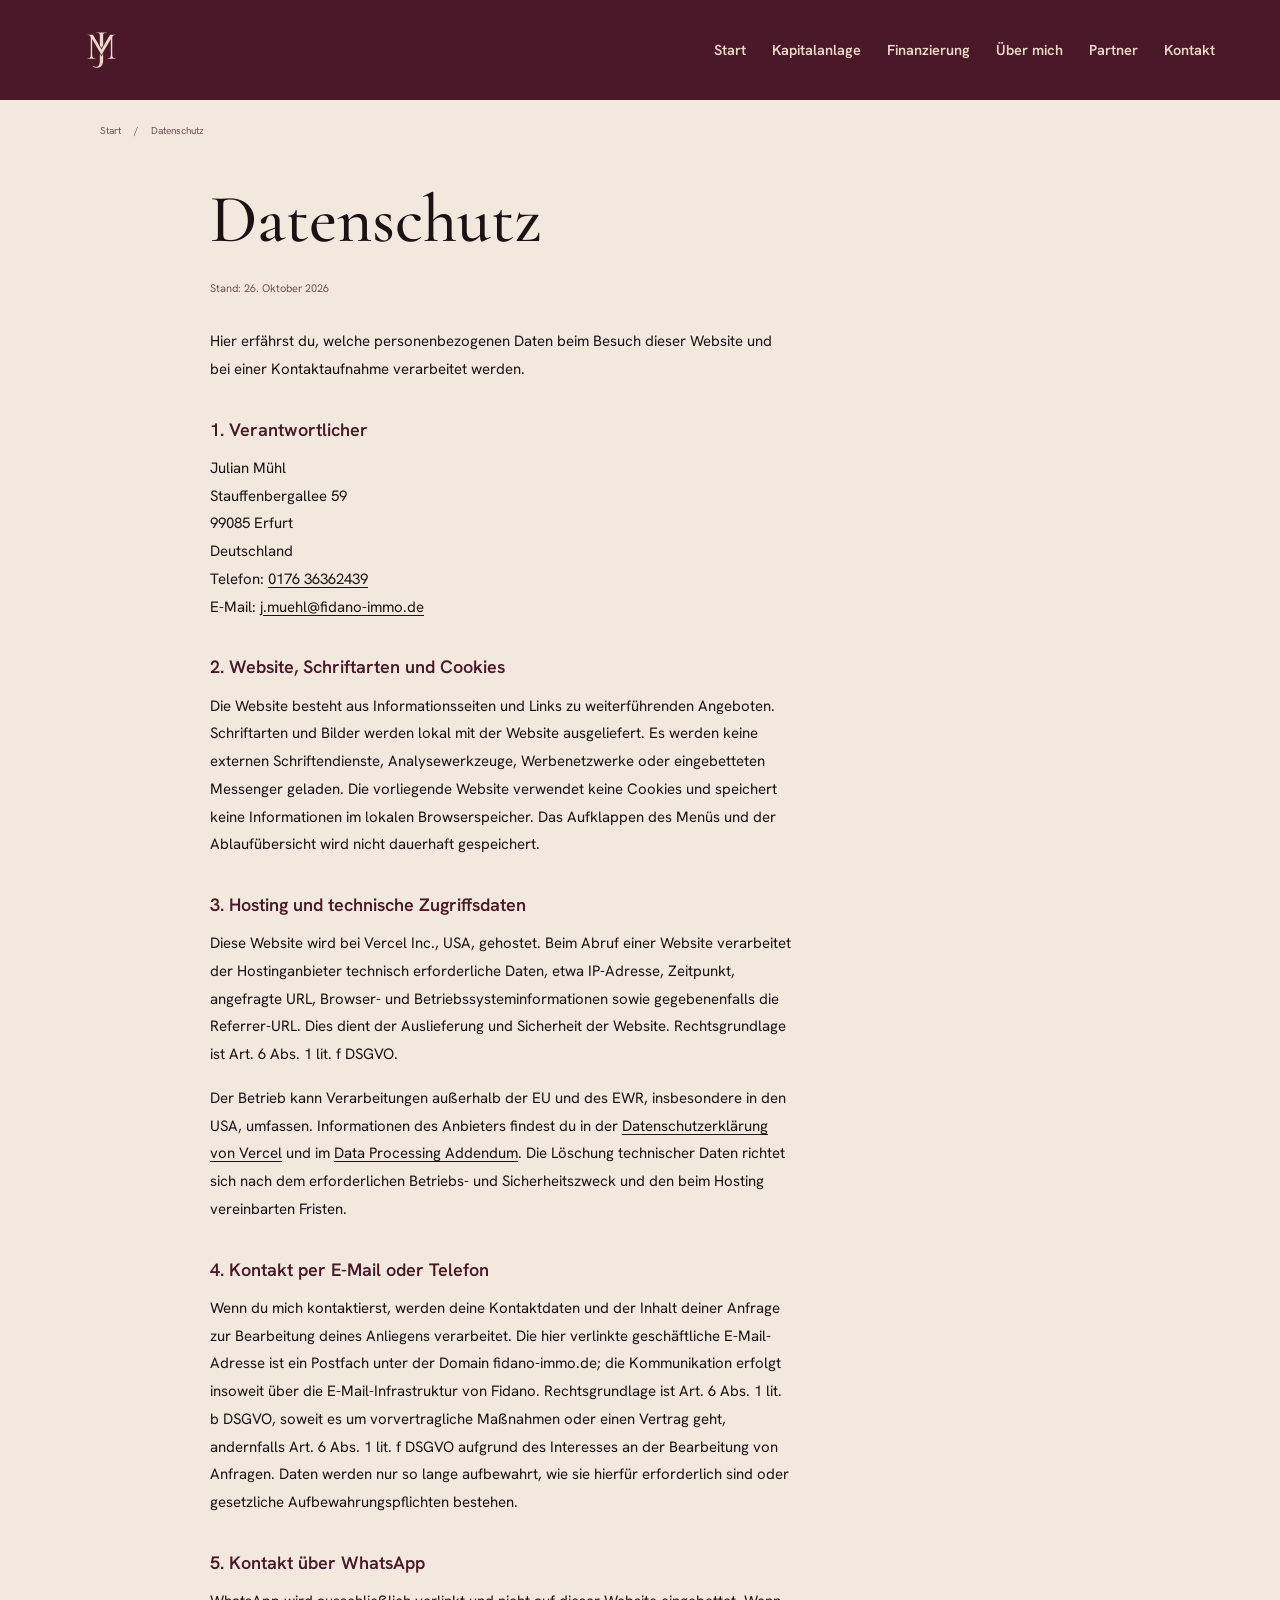
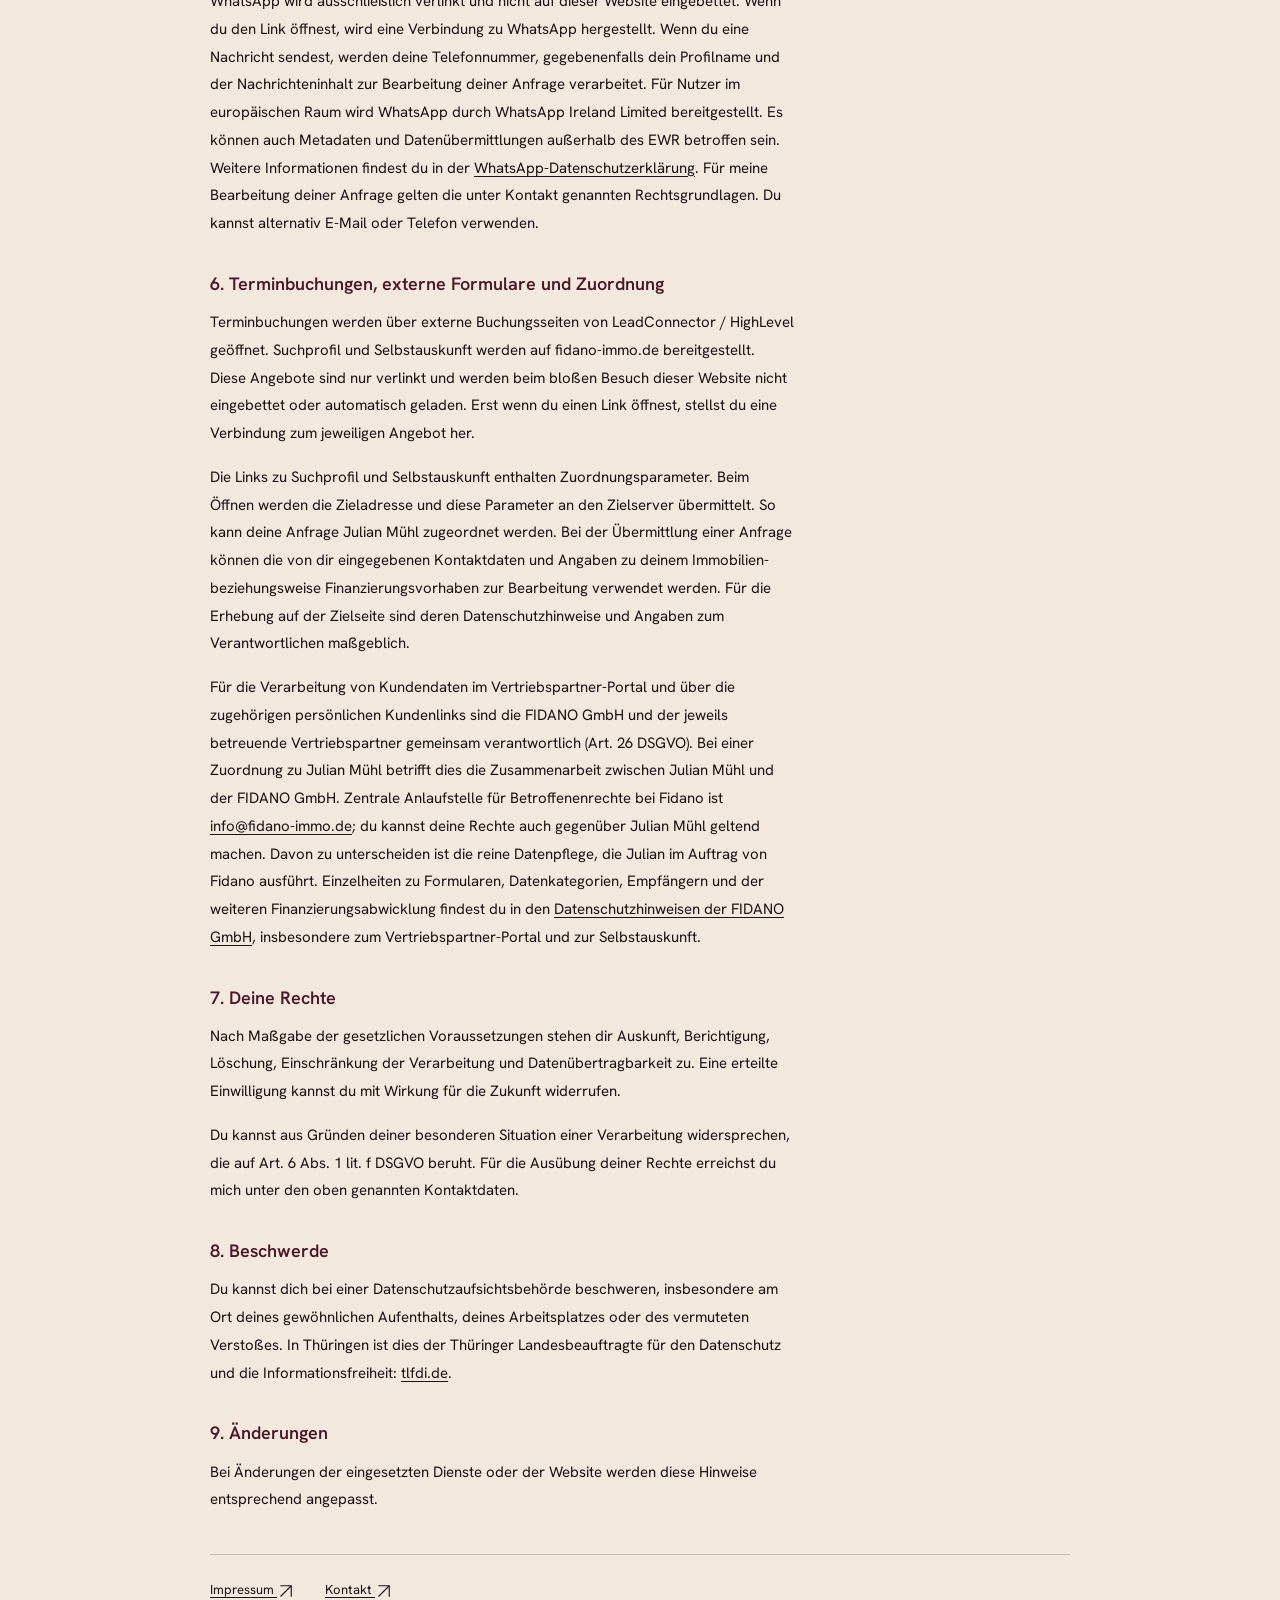
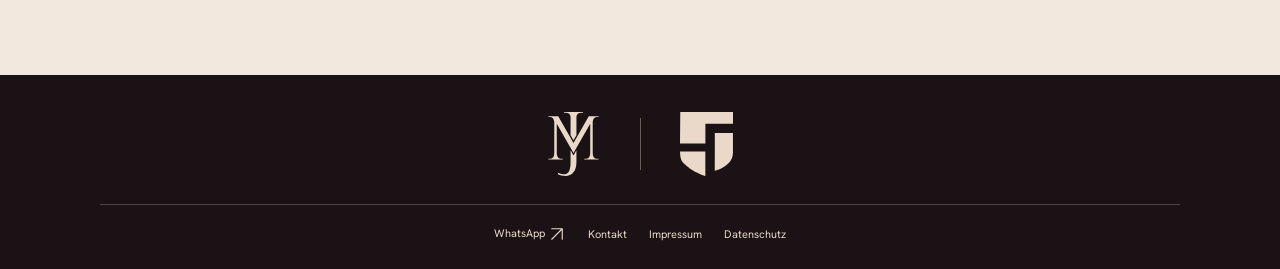
==== commit 967e5416: "Schriftgrößen: Hinweiszeile, Menü und Startbereich größer, Unterzeile sauber umbrochen Co-Authored-B" ====
--- a/datenschutz/index.html
+++ b/datenschutz/index.html
@@ -1 +1 @@
-<!doctype html><html lang="de"><head><meta charset="utf-8"><meta name="viewport" content="width=device-width,initial-scale=1"><meta name="theme-color" content="#EAD9C9"><title>Datenschutz · Julian Mühl</title><link rel="icon" href="/favicon.png" type="image/png" sizes="96x96"><link rel="icon" href="/favicon.svg" type="image/svg+xml" sizes="any"><link rel="apple-touch-icon" href="/assets/icons/apple-touch-icon.png" sizes="180x180"><link rel="stylesheet" href="/styles.css?v=9e"><script src="/script.js?v=9e" defer></script></head><body class="inner-page legal-page"><a class="skip" href="#inhalt">Zum Inhalt</a><header class="header wrap"><a class="brand" href="/" aria-label="Julian Mühl – Start"><span class="header-emblem" aria-hidden="true"><img src="/assets/jm-light.svg" width="47" height="59" alt=""><i class="brand-glint"></i></span></a><nav aria-label="Hauptnavigation"><button class="menu-toggle" aria-label="Menü öffnen" aria-expanded="false" aria-controls="menu"><span class="menu-lines" aria-hidden="true"><i></i><i></i></span></button><div id="menu" class="menu"><a href="/" class="nav-link">Start</a><a href="/kapitalanlage/" class="nav-link">Kapitalanlage</a><a href="/finanzierung/" class="nav-link">Finanzierung</a><a href="/ueber-mich/" class="nav-link">Über mich</a><a href="/partner/" class="nav-link">Partner</a><a href="/kontakt/" class="nav-link">Kontakt</a></div></nav></header><main id="inhalt"><nav class="breadcrumbs wrap" aria-label="Brotkrumennavigation"><a href="/">Start</a><span aria-hidden="true">/</span><span aria-current="page">Datenschutz</span></nav><section class="legal-content wrap"><h1>Datenschutz</h1><p class="legal-date">Stand: 26. Oktober 2026</p><p>Hier erfährst du, welche personenbezogenen Daten beim Besuch dieser Website und bei einer Kontaktaufnahme verarbeitet werden.</p><h2>1. Verantwortlicher</h2><address>Julian Mühl<br>Stauffenbergallee 59<br>99085 Erfurt<br>Deutschland<br>Telefon: <a href="tel:+4917636362439">0176 36362439</a><br>E-Mail: <a href="mailto:j.muehl@fidano-immo.de">j.muehl@fidano-immo.de</a></address><h2>2. Website, Schriftarten und Cookies</h2><p>Die Website besteht aus Informationsseiten und Links zu weiterführenden Angeboten. Schriftarten und Bilder werden lokal mit der Website ausgeliefert. Es werden keine externen Schriftendienste, Analysewerkzeuge, Werbenetzwerke oder eingebetteten Messenger geladen. Die vorliegende Website verwendet keine Cookies und speichert keine Informationen im lokalen Browserspeicher. Das Aufklappen des Menüs und der Ablaufübersicht wird nicht dauerhaft gespeichert.</p><h2>3. Hosting und technische Zugriffsdaten</h2><p>Diese Website wird bei Vercel Inc., USA, gehostet. Beim Abruf einer Website verarbeitet der Hostinganbieter technisch erforderliche Daten, etwa IP-Adresse, Zeitpunkt, angefragte URL, Browser- und Betriebssysteminformationen sowie gegebenenfalls die Referrer-URL. Dies dient der Auslieferung und Sicherheit der Website. Rechtsgrundlage ist Art. 6 Abs. 1 lit. f DSGVO.</p><p>Der Betrieb kann Verarbeitungen außerhalb der EU und des EWR, insbesondere in den USA, umfassen. Informationen des Anbieters findest du in der <a href="https://vercel.com/legal/privacy-notice" target="_blank" rel="noopener noreferrer">Datenschutzerklärung von Vercel</a> und im <a href="https://vercel.com/legal/dpa" target="_blank" rel="noopener noreferrer">Data Processing Addendum</a>. Die Löschung technischer Daten richtet sich nach dem erforderlichen Betriebs- und Sicherheitszweck und den beim Hosting vereinbarten Fristen.</p><h2>4. Kontakt per E-Mail oder Telefon</h2><p>Wenn du mich kontaktierst, werden deine Kontaktdaten und der Inhalt deiner Anfrage zur Bearbeitung deines Anliegens verarbeitet. Die hier verlinkte geschäftliche E-Mail-Adresse ist ein Postfach unter der Domain fidano-immo.de; die Kommunikation erfolgt insoweit über die E-Mail-Infrastruktur von Fidano. Rechtsgrundlage ist Art. 6 Abs. 1 lit. b DSGVO, soweit es um vorvertragliche Maßnahmen oder einen Vertrag geht, andernfalls Art. 6 Abs. 1 lit. f DSGVO aufgrund des Interesses an der Bearbeitung von Anfragen. Daten werden nur so lange aufbewahrt, wie sie hierfür erforderlich sind oder gesetzliche Aufbewahrungspflichten bestehen.</p><h2>5. Kontakt über WhatsApp</h2><p>WhatsApp wird ausschließlich verlinkt und nicht auf dieser Website eingebettet. Wenn du den Link öffnest, wird eine Verbindung zu WhatsApp hergestellt. Wenn du eine Nachricht sendest, werden deine Telefonnummer, gegebenenfalls dein Profilname und der Nachrichteninhalt zur Bearbeitung deiner Anfrage verarbeitet. Für Nutzer im europäischen Raum wird WhatsApp durch WhatsApp Ireland Limited bereitgestellt. Es können auch Metadaten und Datenübermittlungen außerhalb des EWR betroffen sein. Weitere Informationen findest du in der <a href="https://www.whatsapp.com/legal/privacy-policy-eea" target="_blank" rel="noopener noreferrer">WhatsApp-Datenschutzerklärung</a>. Für meine Bearbeitung deiner Anfrage gelten die unter Kontakt genannten Rechtsgrundlagen. Du kannst alternativ E-Mail oder Telefon verwenden.</p><h2>6. Terminbuchungen, externe Formulare und Zuordnung</h2><p>Terminbuchungen werden über externe Buchungsseiten von LeadConnector / HighLevel geöffnet. Suchprofil und Selbstauskunft werden auf fidano-immo.de bereitgestellt. Diese Angebote sind nur verlinkt und werden beim bloßen Besuch dieser Website nicht eingebettet oder automatisch geladen. Erst wenn du einen Link öffnest, stellst du eine Verbindung zum jeweiligen Angebot her.</p><p>Die Links zu Suchprofil und Selbstauskunft enthalten Zuordnungsparameter. Beim Öffnen werden die Zieladresse und diese Parameter an den Zielserver übermittelt. So kann deine Anfrage Julian Mühl zugeordnet werden. Bei der Übermittlung einer Anfrage können die von dir eingegebenen Kontaktdaten und Angaben zu deinem Immobilien- beziehungsweise Finanzierungsvorhaben zur Bearbeitung verwendet werden. Für die Erhebung auf der Zielseite sind deren Datenschutzhinweise und Angaben zum Verantwortlichen maßgeblich.</p><p>Für die Verarbeitung von Kundendaten im Vertriebspartner-Portal und über die zugehörigen persönlichen Kundenlinks sind die FIDANO GmbH und der jeweils betreuende Vertriebspartner gemeinsam verantwortlich (Art. 26 DSGVO). Bei einer Zuordnung zu Julian Mühl betrifft dies die Zusammenarbeit zwischen Julian Mühl und der FIDANO GmbH. Zentrale Anlaufstelle für Betroffenenrechte bei Fidano ist <a href="mailto:info@fidano-immo.de">info@fidano-immo.de</a>; du kannst deine Rechte auch gegenüber Julian Mühl geltend machen. Davon zu unterscheiden ist die reine Datenpflege, die Julian im Auftrag von Fidano ausführt. Einzelheiten zu Formularen, Datenkategorien, Empfängern und der weiteren Finanzierungsabwicklung findest du in den <a href="https://fidano-immo.de/datenschutz/" target="_blank" rel="noopener noreferrer">Datenschutzhinweisen der FIDANO GmbH</a>, insbesondere zum Vertriebspartner-Portal und zur Selbstauskunft.</p><h2>7. Deine Rechte</h2><p>Nach Maßgabe der gesetzlichen Voraussetzungen stehen dir Auskunft, Berichtigung, Löschung, Einschränkung der Verarbeitung und Datenübertragbarkeit zu. Eine erteilte Einwilligung kannst du mit Wirkung für die Zukunft widerrufen.</p><p>Du kannst aus Gründen deiner besonderen Situation einer Verarbeitung widersprechen, die auf Art. 6 Abs. 1 lit. f DSGVO beruht. Für die Ausübung deiner Rechte erreichst du mich unter den oben genannten Kontaktdaten.</p><h2>8. Beschwerde</h2><p>Du kannst dich bei einer Datenschutzaufsichtsbehörde beschweren, insbesondere am Ort deines gewöhnlichen Aufenthalts, deines Arbeitsplatzes oder des vermuteten Verstoßes. In Thüringen ist dies der Thüringer Landesbeauftragte für den Datenschutz und die Informationsfreiheit: <a href="https://www.tlfdi.de/" target="_blank" rel="noopener noreferrer">tlfdi.de</a>.</p><h2>9. Änderungen</h2><p>Bei Änderungen der eingesetzten Dienste oder der Website werden diese Hinweise entsprechend angepasst.</p><div class="legal-bottom"><a href="/impressum/">Impressum <svg class="ui-icon" viewBox="0 0 24 24" width="18" height="18" fill="none" stroke="currentColor" stroke-width="1.5" stroke-linecap="round" stroke-linejoin="round" aria-hidden="true" focusable="false"><path d="M5 19 19 5M5 5h14v14"/></svg></a><a href="/kontakt/">Kontakt <svg class="ui-icon" viewBox="0 0 24 24" width="18" height="18" fill="none" stroke="currentColor" stroke-width="1.5" stroke-linecap="round" stroke-linejoin="round" aria-hidden="true" focusable="false"><path d="M5 19 19 5M5 5h14v14"/></svg></a></div></section></main><footer class="footer wrap footer-symbol-pair"><div class="footer-brands"><a class="brand" href="/" aria-label="Julian Mühl – Start"><img src="/assets/jm-footer.svg" width="50" height="64" alt="JM"></a><a class="footer-fidano" href="https://fidano-immo.de/" target="_blank" rel="noopener noreferrer" aria-label="Fidano-Website öffnen"><img src="/assets/fidano-symbol.svg" width="54" height="64" alt="Fidano"></a></div><div class="footer-links"><a href="https://wa.me/4917636362439?text=Hallo%20Julian%2C%20ich%20habe%20deine%20Seite%20gesehen%20und%20bin%20interessiert.%20Wann%20hast%20du%20kurz%20Zeit%20f%C3%BCr%20ein%20Gespr%C3%A4ch%3F" target="_blank" rel="noopener noreferrer">WhatsApp <svg class="ui-icon" viewBox="0 0 24 24" width="18" height="18" fill="none" stroke="currentColor" stroke-width="1.5" stroke-linecap="round" stroke-linejoin="round" aria-hidden="true" focusable="false"><path d="M5 19 19 5M5 5h14v14"/></svg></a><a href="/kontakt/">Kontakt</a><a href="/impressum/">Impressum</a><a href="/datenschutz/">Datenschutz</a></div></footer></body></html>
+<!doctype html><html lang="de"><head><meta charset="utf-8"><meta name="viewport" content="width=device-width,initial-scale=1"><meta name="theme-color" content="#EAD9C9"><title>Datenschutz · Julian Mühl</title><meta name="description" content="Erfahre, wie deine personenbezogenen Daten auf julianmuehl.de verarbeitet werden, welche Dienste eingebunden sind und welche Rechte du hast."><link rel="canonical" href="https://julianmuehl.de/datenschutz/"><meta property="og:title" content="Datenschutz · Julian Mühl"><meta property="og:description" content="Erfahre, wie deine personenbezogenen Daten auf julianmuehl.de verarbeitet werden, welche Dienste eingebunden sind und welche Rechte du hast."><meta property="og:url" content="https://julianmuehl.de/datenschutz/"><meta property="og:type" content="website"><meta property="og:locale" content="de_DE"><meta property="og:site_name" content="Julian Mühl"><meta property="og:image" content="https://julianmuehl.de/assets/og-julian.jpg"><meta property="og:image:width" content="1200"><meta property="og:image:height" content="630"><meta property="og:image:alt" content="Julian Mühl – Name und Porträt auf Cashmere-Hintergrund"><meta name="twitter:card" content="summary_large_image"><link rel="icon" href="/favicon.png" type="image/png" sizes="96x96"><link rel="icon" href="/assets/icons/favicon-dark-96.png" type="image/png" sizes="96x96" media="(prefers-color-scheme: dark)"><link rel="icon" href="/favicon.svg" type="image/svg+xml" sizes="any"><link rel="apple-touch-icon" href="/assets/icons/apple-touch-icon.png" sizes="180x180"><link rel="stylesheet" href="/styles.css?v=9g"><script src="/script.js?v=9g" defer></script></head><body class="inner-page legal-page"><a class="skip" href="#inhalt">Zum Inhalt</a><header class="header wrap"><a class="brand" href="/" aria-label="Julian Mühl – Start"><span class="header-emblem" aria-hidden="true"><img src="/assets/jm-light.svg" width="47" height="59" alt=""><i class="brand-glint"></i></span></a><nav aria-label="Hauptnavigation"><button class="menu-toggle" aria-label="Menü öffnen" aria-expanded="false" aria-controls="menu"><span class="menu-lines" aria-hidden="true"><i></i><i></i></span></button><div id="menu" class="menu"><a href="/" class="nav-link">Start</a><a href="/kapitalanlage/" class="nav-link">Kapitalanlage</a><a href="/finanzierung/" class="nav-link">Finanzierung</a><a href="/ueber-mich/" class="nav-link">Über mich</a><a href="/partner/" class="nav-link">Partner</a><a href="/kontakt/" class="nav-link">Kontakt</a></div></nav></header><main id="inhalt"><nav class="breadcrumbs wrap" aria-label="Brotkrumennavigation"><a href="/">Start</a><span aria-hidden="true">/</span><span aria-current="page">Datenschutz</span></nav><section class="legal-content wrap"><h1>Datenschutz</h1><p class="legal-date">Stand: 26. Oktober 2026</p><p>Hier erfährst du, welche personenbezogenen Daten beim Besuch dieser Website und bei einer Kontaktaufnahme verarbeitet werden.</p><h2>1. Verantwortlicher</h2><address>Julian Mühl<br>Stauffenbergallee 59<br>99085 Erfurt<br>Deutschland<br>Telefon: <a href="tel:+4917636362439">0176 36362439</a><br>E-Mail: <a href="mailto:j.muehl@fidano-immo.de">j.muehl@fidano-immo.de</a></address><h2>2. Website, Schriftarten und Cookies</h2><p>Die Website besteht aus Informationsseiten und Links zu weiterführenden Angeboten. Schriftarten und Bilder werden lokal mit der Website ausgeliefert. Es werden keine externen Schriftendienste, Analysewerkzeuge, Werbenetzwerke oder eingebetteten Messenger geladen. Die vorliegende Website verwendet keine Cookies und speichert keine Informationen im lokalen Browserspeicher. Das Aufklappen des Menüs und der Ablaufübersicht wird nicht dauerhaft gespeichert.</p><h2>3. Hosting und technische Zugriffsdaten</h2><p>Diese Website wird bei Vercel Inc., USA, gehostet. Beim Abruf einer Website verarbeitet der Hostinganbieter technisch erforderliche Daten, etwa IP-Adresse, Zeitpunkt, angefragte URL, Browser- und Betriebssysteminformationen sowie gegebenenfalls die Referrer-URL. Dies dient der Auslieferung und Sicherheit der Website. Rechtsgrundlage ist Art. 6 Abs. 1 lit. f DSGVO.</p><p>Der Betrieb kann Verarbeitungen außerhalb der EU und des EWR, insbesondere in den USA, umfassen. Informationen des Anbieters findest du in der <a href="https://vercel.com/legal/privacy-notice" target="_blank" rel="noopener noreferrer">Datenschutzerklärung von Vercel</a> und im <a href="https://vercel.com/legal/dpa" target="_blank" rel="noopener noreferrer">Data Processing Addendum</a>. Die Löschung technischer Daten richtet sich nach dem erforderlichen Betriebs- und Sicherheitszweck und den beim Hosting vereinbarten Fristen.</p><h2>4. Kontakt per E-Mail oder Telefon</h2><p>Wenn du mich kontaktierst, werden deine Kontaktdaten und der Inhalt deiner Anfrage zur Bearbeitung deines Anliegens verarbeitet. Die hier verlinkte geschäftliche E-Mail-Adresse ist ein Postfach unter der Domain fidano-immo.de; die Kommunikation erfolgt insoweit über die E-Mail-Infrastruktur von Fidano. Rechtsgrundlage ist Art. 6 Abs. 1 lit. b DSGVO, soweit es um vorvertragliche Maßnahmen oder einen Vertrag geht, andernfalls Art. 6 Abs. 1 lit. f DSGVO aufgrund des Interesses an der Bearbeitung von Anfragen. Daten werden nur so lange aufbewahrt, wie sie hierfür erforderlich sind oder gesetzliche Aufbewahrungspflichten bestehen.</p><h2>5. Kontakt über WhatsApp</h2><p>WhatsApp wird ausschließlich verlinkt und nicht auf dieser Website eingebettet. Wenn du den Link öffnest, wird eine Verbindung zu WhatsApp hergestellt. Wenn du eine Nachricht sendest, werden deine Telefonnummer, gegebenenfalls dein Profilname und der Nachrichteninhalt zur Bearbeitung deiner Anfrage verarbeitet. Für Nutzer im europäischen Raum wird WhatsApp durch WhatsApp Ireland Limited bereitgestellt. Es können auch Metadaten und Datenübermittlungen außerhalb des EWR betroffen sein. Weitere Informationen findest du in der <a href="https://www.whatsapp.com/legal/privacy-policy-eea" target="_blank" rel="noopener noreferrer">WhatsApp-Datenschutzerklärung</a>. Für meine Bearbeitung deiner Anfrage gelten die unter Kontakt genannten Rechtsgrundlagen. Du kannst alternativ E-Mail oder Telefon verwenden.</p><h2>6. Terminbuchungen, externe Formulare und Zuordnung</h2><p>Terminbuchungen werden über externe Buchungsseiten von LeadConnector / HighLevel geöffnet. Suchprofil und Selbstauskunft werden auf fidano-immo.de bereitgestellt. Diese Angebote sind nur verlinkt und werden beim bloßen Besuch dieser Website nicht eingebettet oder automatisch geladen. Erst wenn du einen Link öffnest, stellst du eine Verbindung zum jeweiligen Angebot her.</p><p>Die Links zu Suchprofil und Selbstauskunft enthalten Zuordnungsparameter. Beim Öffnen werden die Zieladresse und diese Parameter an den Zielserver übermittelt. So kann deine Anfrage Julian Mühl zugeordnet werden. Bei der Übermittlung einer Anfrage können die von dir eingegebenen Kontaktdaten und Angaben zu deinem Immobilien- beziehungsweise Finanzierungsvorhaben zur Bearbeitung verwendet werden. Für die Erhebung auf der Zielseite sind deren Datenschutzhinweise und Angaben zum Verantwortlichen maßgeblich.</p><p>Für die Verarbeitung von Kundendaten im Vertriebspartner-Portal und über die zugehörigen persönlichen Kundenlinks sind die FIDANO GmbH und der jeweils betreuende Vertriebspartner gemeinsam verantwortlich (Art. 26 DSGVO). Bei einer Zuordnung zu Julian Mühl betrifft dies die Zusammenarbeit zwischen Julian Mühl und der FIDANO GmbH. Zentrale Anlaufstelle für Betroffenenrechte bei Fidano ist <a href="mailto:info@fidano-immo.de">info@fidano-immo.de</a>; du kannst deine Rechte auch gegenüber Julian Mühl geltend machen. Davon zu unterscheiden ist die reine Datenpflege, die Julian im Auftrag von Fidano ausführt. Einzelheiten zu Formularen, Datenkategorien, Empfängern und der weiteren Finanzierungsabwicklung findest du in den <a href="https://fidano-immo.de/datenschutz/" target="_blank" rel="noopener noreferrer">Datenschutzhinweisen der FIDANO GmbH</a>, insbesondere zum Vertriebspartner-Portal und zur Selbstauskunft.</p><h2>7. Deine Rechte</h2><p>Nach Maßgabe der gesetzlichen Voraussetzungen stehen dir Auskunft, Berichtigung, Löschung, Einschränkung der Verarbeitung und Datenübertragbarkeit zu. Eine erteilte Einwilligung kannst du mit Wirkung für die Zukunft widerrufen.</p><p>Du kannst aus Gründen deiner besonderen Situation einer Verarbeitung widersprechen, die auf Art. 6 Abs. 1 lit. f DSGVO beruht. Für die Ausübung deiner Rechte erreichst du mich unter den oben genannten Kontaktdaten.</p><h2>8. Beschwerde</h2><p>Du kannst dich bei einer Datenschutzaufsichtsbehörde beschweren, insbesondere am Ort deines gewöhnlichen Aufenthalts, deines Arbeitsplatzes oder des vermuteten Verstoßes. In Thüringen ist dies der Thüringer Landesbeauftragte für den Datenschutz und die Informationsfreiheit: <a href="https://www.tlfdi.de/" target="_blank" rel="noopener noreferrer">tlfdi.de</a>.</p><h2>9. Änderungen</h2><p>Bei Änderungen der eingesetzten Dienste oder der Website werden diese Hinweise entsprechend angepasst.</p><div class="legal-bottom"><a href="/impressum/">Impressum <svg class="ui-icon" viewBox="0 0 24 24" width="18" height="18" fill="none" stroke="currentColor" stroke-width="1.5" stroke-linecap="round" stroke-linejoin="round" aria-hidden="true" focusable="false"><path d="M5 19 19 5M5 5h14v14"/></svg></a><a href="/kontakt/">Kontakt <svg class="ui-icon" viewBox="0 0 24 24" width="18" height="18" fill="none" stroke="currentColor" stroke-width="1.5" stroke-linecap="round" stroke-linejoin="round" aria-hidden="true" focusable="false"><path d="M5 19 19 5M5 5h14v14"/></svg></a></div></section></main><footer class="footer wrap footer-symbol-pair"><div class="footer-brands"><a class="brand" href="/" aria-label="Julian Mühl – Start"><img src="/assets/jm-footer.svg" width="50" height="64" alt="JM"></a><a class="footer-fidano" href="https://fidano-immo.de/" target="_blank" rel="noopener noreferrer" aria-label="Fidano-Website öffnen"><img src="/assets/fidano-symbol.svg" width="54" height="64" alt="Fidano"></a></div><div class="footer-links"><a href="https://wa.me/4917636362439?text=Hallo%20Julian%2C%20ich%20habe%20deine%20Seite%20gesehen%20und%20bin%20interessiert.%20Wann%20hast%20du%20kurz%20Zeit%20f%C3%BCr%20ein%20Gespr%C3%A4ch%3F" target="_blank" rel="noopener noreferrer">WhatsApp <svg class="ui-icon" viewBox="0 0 24 24" width="18" height="18" fill="none" stroke="currentColor" stroke-width="1.5" stroke-linecap="round" stroke-linejoin="round" aria-hidden="true" focusable="false"><path d="M5 19 19 5M5 5h14v14"/></svg></a><a href="/kontakt/">Kontakt</a><a href="/impressum/">Impressum</a><a href="/datenschutz/">Datenschutz</a></div></footer></body></html>
--- a/styles.css
+++ b/styles.css
@@ -75,7 +75,7 @@
  .step-detail summary{gap:10px}
  .capital-questions summary{gap:14px}
  .breadcrumbs{overflow-wrap:anywhere}
- .page-intro h1,.partner-grid h3,.partner-detail h2{hyphens:auto;overflow-wrap:anywhere}
+ .page-intro h1,.partner-grid h3,.partner-detail h2{hyphens:manual;overflow-wrap:normal}
  .footer.footer-variant-c{padding-inline:20px}
  .footer-variant-c>.footer-links{column-gap:18px;row-gap:12px}
 }
@@ -116,7 +116,7 @@
 .process .timeline>li::before{opacity:.55}
 .process .timeline>li::after{background:linear-gradient(90deg,transparent,var(--cashmere),transparent);background-size:50% 100%;background-repeat:no-repeat;animation:journey-light 5s linear infinite;animation-delay:calc(var(--step)*.55s);opacity:.7}
 .process .timeline>li:last-child::before,.process .timeline>li:last-child::after{display:none}
-.process .timeline>li>h3{font-size:23px;line-height:1.15;min-height:80px;margin:20px 0 12px;hyphens:auto;overflow-wrap:anywhere}
+.process .timeline>li>h3{font-size:23px;line-height:1.15;min-height:80px;margin:20px 0 12px;hyphens:manual;overflow-wrap:normal}
 .process .timeline>li>p{max-width:none;min-height:76px}
 .process .timeline .step-detail{margin-top:18px}
 .process .timeline .step-detail p{max-width:none}
@@ -323,3 +323,13 @@
 
 .journey-carrier{position:absolute;left:0;top:0;width:0;height:0;will-change:transform}
 @media(prefers-reduced-motion:reduce){.journey-carrier{will-change:auto}}
+
+/* Suchprofil und Zusammenarbeit im bestehenden Seitenstil. */
+.form-entry p{max-width:600px;margin-top:24px;font-size:15px;line-height:1.8;color:#5e4e49}
+.partner-grid article>p{max-width:480px;font-size:15px;line-height:1.8;color:#5e4e49;margin-bottom:20px}
+.partner-collaboration{padding-block:0 70px}.partner-collaboration h2{font-size:43px;line-height:1.08;margin-top:22px}.partner-collaboration ol{list-style:decimal-leading-zero;display:grid;grid-template-columns:repeat(3,minmax(0,1fr));gap:45px;margin:35px 0 0;padding-left:28px}.partner-collaboration li{padding:22px 0 0 8px;border-top:1px solid var(--rule)}.partner-collaboration li::marker{color:var(--wine);font-size:12px}.partner-collaboration h3{font:500 29px/1.15 PersonalSerif,Georgia,serif}.partner-collaboration li p{font-size:15px;line-height:1.8;color:#5e4e49;margin-top:16px}
+@media(max-width:740px){.partner-collaboration{padding-bottom:45px}.partner-collaboration h2{font-size:36px}.partner-collaboration ol{grid-template-columns:1fr;gap:26px}.partner-collaboration li p,.partner-grid article>p,.form-entry p{font-size:14px}}
+/* Schriftgrößen 06.11.2026: Hinweiszeile, Menü, Startbereich */
+.process-heading>p.process-hint{font-size:15px;opacity:.88;line-height:1.5}
+.hero-break{display:none}
+@media(min-width:1101px){header.header .menu a{font-size:14.5px}.hero h1{font-size:clamp(49px,5.2vw,88px)}.hero-services{font-size:19px}.hero-break{display:inline}}
